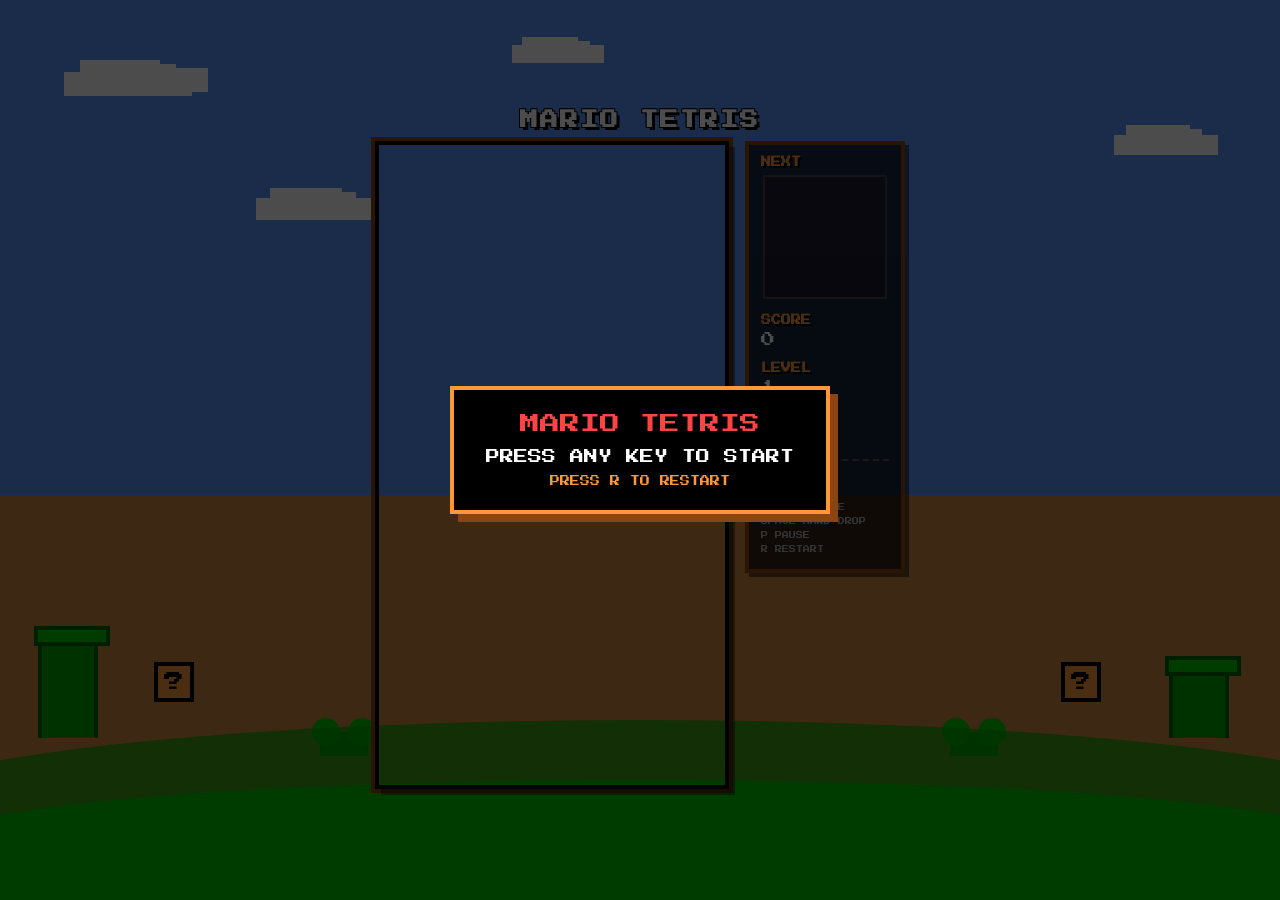
==== index.html @ e58a76f1 "tetris" ====
<!DOCTYPE html>
<html lang="ru">
<head>
  <meta charset="UTF-8">
  <meta name="viewport" content="width=device-width, initial-scale=1.0">
  <title>Mario Tetris — 8-Bit</title>
  <link rel="preconnect" href="https://fonts.googleapis.com">
  <link rel="preconnect" href="https://fonts.gstatic.com" crossorigin>
  <link href="https://fonts.googleapis.com/css2?family=Press+Start+2P&display=swap" rel="stylesheet">
  <link rel="stylesheet" href="style.css">
</head>
<body>
  <div class="sky">
    <div class="cloud cloud-1"></div>
    <div class="cloud cloud-2"></div>
    <div class="cloud cloud-3"></div>
    <div class="cloud cloud-4"></div>

    <div class="deco pipe pipe-left"></div>
    <div class="deco pipe pipe-right"></div>
    <div class="deco question-block q1"></div>
    <div class="deco question-block q2"></div>
    <div class="deco bush bush-1"></div>
    <div class="deco bush bush-2"></div>

    <div class="hills">
      <div class="hill hill-back"></div>
      <div class="hill hill-front"></div>
    </div>

    <main class="game-wrapper">
      <h1 class="title">MARIO TETRIS</h1>

      <div class="game-container">
        <canvas id="gameCanvas" width="360" height="660" aria-label="Игровое поле Тетрис"></canvas>

        <aside class="panel">
          <div class="panel-block">
            <h2>NEXT</h2>
            <canvas id="nextCanvas" width="120" height="120"></canvas>
          </div>

          <div class="panel-block">
            <h2>SCORE</h2>
            <p id="scoreDisplay" class="stat-value">0</p>
          </div>

          <div class="panel-block">
            <h2>LEVEL</h2>
            <p id="levelDisplay" class="stat-value">1</p>
          </div>

          <div class="panel-block">
            <h2>LINES</h2>
            <p id="linesDisplay" class="stat-value">0</p>
          </div>

          <div class="controls-info">
            <p>← → MOVE</p>
            <p>↓ SOFT DROP</p>
            <p>↑ / X ROTATE</p>
            <p>SPACE HARD DROP</p>
            <p>P PAUSE</p>
            <p>R RESTART</p>
          </div>
        </aside>
      </div>

      <div id="overlay" class="overlay hidden">
        <div class="overlay-box">
          <p id="overlayTitle" class="overlay-title">GAME OVER</p>
          <p id="overlayMessage" class="overlay-message">SCORE: 0</p>
          <p class="overlay-hint">PRESS R TO RESTART</p>
        </div>
      </div>

      <div id="pauseBanner" class="pause-banner hidden">PAUSED</div>
    </main>
  </div>

  <script src="script.js"></script>
</body>
</html>
---- style.css ----
*,
*::before,
*::after {
  box-sizing: border-box;
  margin: 0;
  padding: 0;
}

html, body {
  height: 100%;
  overflow: hidden;
}

body {
  font-family: 'Press Start 2P', monospace;
  image-rendering: pixelated;
  image-rendering: crisp-edges;
}

/* ── Sky background ── */
.sky {
  position: relative;
  width: 100%;
  height: 100%;
  background: linear-gradient(180deg, #5c94fc 0%, #5c94fc 55%, #c84 55%);
  display: flex;
  align-items: center;
  justify-content: center;
  overflow: hidden;
}

/* ── Clouds ── */
.cloud {
  position: absolute;
  background: #fff;
  border-radius: 0;
  image-rendering: pixelated;
}

.cloud::before,
.cloud::after {
  content: '';
  position: absolute;
  background: #fff;
}

.cloud-1 {
  width: 80px;
  height: 24px;
  top: 8%;
  left: 5%;
  box-shadow:
    16px -12px 0 #fff,
    32px -8px 0 #fff,
    48px 0 0 #fff,
    64px -4px 0 #fff;
}

.cloud-2 {
  width: 64px;
  height: 20px;
  top: 15%;
  right: 8%;
  box-shadow:
    12px -10px 0 #fff,
    24px -6px 0 #fff,
    40px 0 0 #fff;
}

.cloud-3 {
  width: 56px;
  height: 18px;
  top: 5%;
  left: 40%;
  box-shadow:
    10px -8px 0 #fff,
    22px -4px 0 #fff,
    36px 0 0 #fff;
}

.cloud-4 {
  width: 72px;
  height: 22px;
  top: 22%;
  left: 20%;
  box-shadow:
    14px -10px 0 #fff,
    28px -6px 0 #fff,
    44px 0 0 #fff;
}

/* ── Hills ── */
.hills {
  position: absolute;
  bottom: 0;
  left: 0;
  width: 100%;
  height: 45%;
  pointer-events: none;
}

.hill {
  position: absolute;
  bottom: 0;
  border-radius: 50% 50% 0 0;
}

.hill-back {
  width: 120%;
  height: 180px;
  left: -10%;
  background: #00a800;
  opacity: 0.7;
}

.hill-front {
  width: 110%;
  height: 120px;
  left: -5%;
  background: #00c800;
}

/* ── Decorations ── */
.deco {
  position: absolute;
  pointer-events: none;
  image-rendering: pixelated;
}

.pipe {
  width: 60px;
  bottom: 18%;
}

.pipe-left {
  left: 3%;
  height: 100px;
  background: #00a800;
  border: 4px solid #006800;
  border-bottom: none;
}

.pipe-left::before {
  content: '';
  position: absolute;
  top: -16px;
  left: -8px;
  width: 76px;
  height: 20px;
  background: #00c800;
  border: 4px solid #006800;
}

.pipe-right {
  right: 4%;
  height: 70px;
  background: #00a800;
  border: 4px solid #006800;
  border-bottom: none;
}

.pipe-right::before {
  content: '';
  position: absolute;
  top: -16px;
  left: -8px;
  width: 76px;
  height: 20px;
  background: #00c800;
  border: 4px solid #006800;
}

.question-block {
  width: 40px;
  height: 40px;
  background: #fc9838;
  border: 4px solid #000;
  bottom: 22%;
  display: flex;
  align-items: center;
  justify-content: center;
  font-size: 20px;
  color: #000;
  font-family: 'Press Start 2P', monospace;
}

.question-block::after {
  content: '?';
}

.q1 { left: 12%; }
.q2 { right: 14%; }

.bush {
  width: 48px;
  height: 24px;
  background: #00a800;
  border-radius: 50% 50% 0 0;
  bottom: 16%;
}

.bush-1 { left: 25%; }
.bush-2 { right: 22%; }

.bush::before,
.bush::after {
  content: '';
  position: absolute;
  background: #00c800;
  border-radius: 50%;
}

.bush::before {
  width: 28px;
  height: 28px;
  top: -14px;
  left: -8px;
}

.bush::after {
  width: 28px;
  height: 28px;
  top: -14px;
  right: -8px;
}

/* ── Game layout ── */
.game-wrapper {
  position: relative;
  z-index: 10;
  display: flex;
  flex-direction: column;
  align-items: center;
  gap: 12px;
  padding: 16px;
  max-width: 100vw;
  max-height: 100vh;
}

.title {
  font-size: clamp(12px, 2.5vw, 18px);
  color: #fff;
  text-shadow:
    3px 3px 0 #000,
    -1px -1px 0 #000,
    1px -1px 0 #000,
    -1px 1px 0 #000;
  letter-spacing: 2px;
  text-align: center;
}

.game-container {
  display: flex;
  gap: 16px;
  align-items: flex-start;
  flex-wrap: wrap;
  justify-content: center;
}

#gameCanvas,
#nextCanvas {
  image-rendering: pixelated;
  image-rendering: crisp-edges;
}

#gameCanvas {
  border: 4px solid #000;
  box-shadow:
    6px 6px 0 rgba(0, 0, 0, 0.4),
    0 0 0 4px #8b4513;
  max-width: min(360px, 90vw);
  height: auto;
}

/* ── Side panel ── */
.panel {
  background: rgba(0, 0, 0, 0.75);
  border: 4px solid #8b4513;
  padding: 12px;
  min-width: 160px;
  color: #fff;
  box-shadow: 4px 4px 0 rgba(0, 0, 0, 0.5);
}

.panel-block {
  margin-bottom: 16px;
}

.panel-block h2 {
  font-size: 10px;
  color: #fc9838;
  margin-bottom: 8px;
  text-shadow: 2px 2px 0 #000;
}

.stat-value {
  font-size: 14px;
  color: #fff;
  word-break: break-all;
}

#nextCanvas {
  background: #1a1a2e;
  border: 2px solid #444;
  display: block;
  margin: 0 auto;
}

.controls-info {
  margin-top: 8px;
  border-top: 2px dashed #555;
  padding-top: 12px;
}

.controls-info p {
  font-size: 7px;
  line-height: 2;
  color: #aaa;
}

/* ── Overlays ── */
.overlay {
  position: fixed;
  inset: 0;
  background: rgba(0, 0, 0, 0.7);
  display: flex;
  align-items: center;
  justify-content: center;
  z-index: 100;
}

.overlay.hidden {
  display: none;
}

.overlay-box {
  background: #000;
  border: 4px solid #fc9838;
  padding: 24px 32px;
  text-align: center;
  box-shadow: 8px 8px 0 #8b4513;
}

.overlay-title {
  font-size: clamp(14px, 3vw, 20px);
  color: #fc4444;
  margin-bottom: 16px;
  text-shadow: 3px 3px 0 #000;
}

.overlay-message {
  font-size: clamp(10px, 2vw, 14px);
  color: #fff;
  margin-bottom: 12px;
}

.overlay-hint {
  font-size: clamp(8px, 1.5vw, 10px);
  color: #fc9838;
  animation: blink 1s step-end infinite;
}

.pause-banner {
  position: fixed;
  top: 50%;
  left: 50%;
  transform: translate(-50%, -50%);
  font-size: clamp(16px, 4vw, 24px);
  color: #fff;
  text-shadow: 4px 4px 0 #000;
  z-index: 50;
  pointer-events: none;
  animation: blink 0.8s step-end infinite;
}

.pause-banner.hidden {
  display: none;
}

@keyframes blink {
  50% { opacity: 0; }
}

/* ── Responsive scaling ── */
@media (max-width: 600px) {
  .pipe-left,
  .pipe-right,
  .question-block,
  .bush {
    display: none;
  }

  .panel {
    min-width: 100%;
  }

  .game-container {
    flex-direction: column;
    align-items: center;
  }
}

@media (max-height: 750px) {
  .title {
    font-size: 10px;
  }

  .game-wrapper {
    gap: 6px;
    padding: 8px;
  }
}
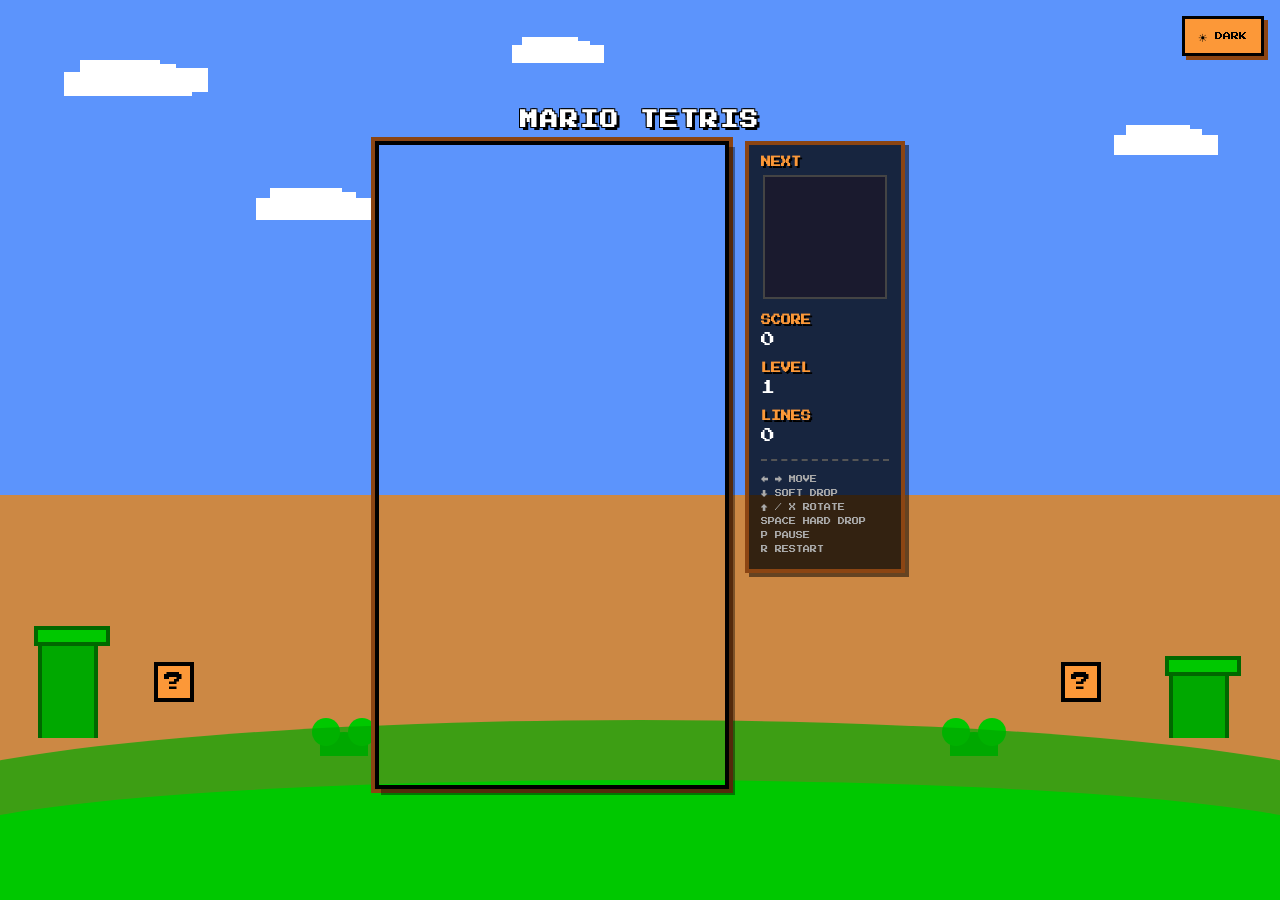
==== commit 087ff0f4: "добавлена кнопка перекл темы светлая/темная" ====
--- a/index.html
+++ b/index.html
@@ -1,9 +1,16 @@
 <!DOCTYPE html>
-<html lang="ru">
+<html lang="ru" data-theme="light">
 <head>
   <meta charset="UTF-8">
   <meta name="viewport" content="width=device-width, initial-scale=1.0">
   <title>Mario Tetris — 8-Bit</title>
+  <script>
+    (function () {
+      if (localStorage.getItem('mario-tetris-theme') === 'dark') {
+        document.documentElement.setAttribute('data-theme', 'dark');
+      }
+    })();
+  </script>
   <link rel="preconnect" href="https://fonts.googleapis.com">
   <link rel="preconnect" href="https://fonts.gstatic.com" crossorigin>
   <link href="https://fonts.googleapis.com/css2?family=Press+Start+2P&display=swap" rel="stylesheet">
@@ -27,6 +34,11 @@
       <div class="hill hill-back"></div>
       <div class="hill hill-front"></div>
     </div>
+
+    <button id="themeToggle" class="theme-toggle" type="button" aria-label="Переключить светлую и тёмную тему" aria-pressed="false">
+      <span class="theme-toggle-icon" aria-hidden="true">☀</span>
+      <span class="theme-toggle-label">DARK</span>
+    </button>
 
     <main class="game-wrapper">
       <h1 class="title">MARIO TETRIS</h1>
--- a/style.css
+++ b/style.css
@@ -17,31 +17,92 @@
   image-rendering: crisp-edges;
 }
 
+/* ── Theme variables ── */
+:root,
+[data-theme="light"] {
+  --sky-top: #5c94fc;
+  --sky-bottom: #5c94fc;
+  --ground-color: #c84;
+  --cloud-color: #fff;
+  --hill-back: #00a800;
+  --hill-front: #00c800;
+  --pipe-body: #00a800;
+  --pipe-cap: #00c800;
+  --pipe-border: #006800;
+  --title-color: #fff;
+  --panel-bg: rgba(0, 0, 0, 0.75);
+  --panel-border: #8b4513;
+  --panel-heading: #fc9838;
+  --panel-text: #fff;
+  --panel-muted: #aaa;
+  --panel-divider: #555;
+  --canvas-border: #000;
+  --canvas-frame: #8b4513;
+  --overlay-bg: rgba(0, 0, 0, 0.7);
+  --overlay-box-bg: #000;
+  --next-border: #444;
+  --toggle-bg: #fc9838;
+  --toggle-text: #000;
+  --toggle-border: #000;
+  --toggle-shadow: #8b4513;
+}
+
+[data-theme="dark"] {
+  --sky-top: #0a0828;
+  --sky-bottom: #151035;
+  --ground-color: #1a0a28;
+  --cloud-color: #3a3560;
+  --hill-back: #004400;
+  --hill-front: #006600;
+  --pipe-body: #004400;
+  --pipe-cap: #006600;
+  --pipe-border: #002200;
+  --title-color: #c8c0ff;
+  --panel-bg: rgba(10, 8, 30, 0.92);
+  --panel-border: #443366;
+  --panel-heading: #aa88ff;
+  --panel-text: #e0d8ff;
+  --panel-muted: #8878aa;
+  --panel-divider: #443366;
+  --canvas-border: #221144;
+  --canvas-frame: #443366;
+  --overlay-bg: rgba(5, 2, 20, 0.85);
+  --overlay-box-bg: #0a0820;
+  --next-border: #332255;
+  --toggle-bg: #6655aa;
+  --toggle-text: #e0d8ff;
+  --toggle-border: #aa88ff;
+  --toggle-shadow: #221144;
+}
+
 /* ── Sky background ── */
 .sky {
   position: relative;
   width: 100%;
   height: 100%;
-  background: linear-gradient(180deg, #5c94fc 0%, #5c94fc 55%, #c84 55%);
+  background: linear-gradient(180deg, var(--sky-top) 0%, var(--sky-bottom) 55%, var(--ground-color) 55%);
   display: flex;
   align-items: center;
   justify-content: center;
   overflow: hidden;
+  transition: background 0.3s ease;
 }
 
 /* ── Clouds ── */
 .cloud {
   position: absolute;
-  background: #fff;
+  background: var(--cloud-color);
   border-radius: 0;
   image-rendering: pixelated;
+  transition: background 0.3s ease;
 }
 
 .cloud::before,
 .cloud::after {
   content: '';
   position: absolute;
-  background: #fff;
+  background: var(--cloud-color);
+  transition: background 0.3s ease;
 }
 
 .cloud-1 {
@@ -50,10 +111,10 @@
   top: 8%;
   left: 5%;
   box-shadow:
-    16px -12px 0 #fff,
-    32px -8px 0 #fff,
-    48px 0 0 #fff,
-    64px -4px 0 #fff;
+    16px -12px 0 var(--cloud-color),
+    32px -8px 0 var(--cloud-color),
+    48px 0 0 var(--cloud-color),
+    64px -4px 0 var(--cloud-color);
 }
 
 .cloud-2 {
@@ -62,9 +123,9 @@
   top: 15%;
   right: 8%;
   box-shadow:
-    12px -10px 0 #fff,
-    24px -6px 0 #fff,
-    40px 0 0 #fff;
+    12px -10px 0 var(--cloud-color),
+    24px -6px 0 var(--cloud-color),
+    40px 0 0 var(--cloud-color);
 }
 
 .cloud-3 {
@@ -73,9 +134,9 @@
   top: 5%;
   left: 40%;
   box-shadow:
-    10px -8px 0 #fff,
-    22px -4px 0 #fff,
-    36px 0 0 #fff;
+    10px -8px 0 var(--cloud-color),
+    22px -4px 0 var(--cloud-color),
+    36px 0 0 var(--cloud-color);
 }
 
 .cloud-4 {
@@ -84,9 +145,9 @@
   top: 22%;
   left: 20%;
   box-shadow:
-    14px -10px 0 #fff,
-    28px -6px 0 #fff,
-    44px 0 0 #fff;
+    14px -10px 0 var(--cloud-color),
+    28px -6px 0 var(--cloud-color),
+    44px 0 0 var(--cloud-color);
 }
 
 /* ── Hills ── */
@@ -109,15 +170,17 @@
   width: 120%;
   height: 180px;
   left: -10%;
-  background: #00a800;
+  background: var(--hill-back);
   opacity: 0.7;
+  transition: background 0.3s ease;
 }
 
 .hill-front {
   width: 110%;
   height: 120px;
   left: -5%;
-  background: #00c800;
+  background: var(--hill-front);
+  transition: background 0.3s ease;
 }
 
 /* ── Decorations ── */
@@ -135,9 +198,10 @@
 .pipe-left {
   left: 3%;
   height: 100px;
-  background: #00a800;
-  border: 4px solid #006800;
+  background: var(--pipe-body);
+  border: 4px solid var(--pipe-border);
   border-bottom: none;
+  transition: background 0.3s ease, border-color 0.3s ease;
 }
 
 .pipe-left::before {
@@ -147,16 +211,18 @@
   left: -8px;
   width: 76px;
   height: 20px;
-  background: #00c800;
-  border: 4px solid #006800;
+  background: var(--pipe-cap);
+  border: 4px solid var(--pipe-border);
+  transition: background 0.3s ease, border-color 0.3s ease;
 }
 
 .pipe-right {
   right: 4%;
   height: 70px;
-  background: #00a800;
-  border: 4px solid #006800;
+  background: var(--pipe-body);
+  border: 4px solid var(--pipe-border);
   border-bottom: none;
+  transition: background 0.3s ease, border-color 0.3s ease;
 }
 
 .pipe-right::before {
@@ -166,8 +232,9 @@
   left: -8px;
   width: 76px;
   height: 20px;
-  background: #00c800;
-  border: 4px solid #006800;
+  background: var(--pipe-cap);
+  border: 4px solid var(--pipe-border);
+  transition: background 0.3s ease, border-color 0.3s ease;
 }
 
 .question-block {
@@ -194,9 +261,10 @@
 .bush {
   width: 48px;
   height: 24px;
-  background: #00a800;
+  background: var(--hill-back);
   border-radius: 50% 50% 0 0;
   bottom: 16%;
+  transition: background 0.3s ease;
 }
 
 .bush-1 { left: 25%; }
@@ -206,8 +274,9 @@
 .bush::after {
   content: '';
   position: absolute;
-  background: #00c800;
+  background: var(--hill-front);
   border-radius: 50%;
+  transition: background 0.3s ease;
 }
 
 .bush::before {
@@ -239,7 +308,7 @@
 
 .title {
   font-size: clamp(12px, 2.5vw, 18px);
-  color: #fff;
+  color: var(--title-color);
   text-shadow:
     3px 3px 0 #000,
     -1px -1px 0 #000,
@@ -247,6 +316,7 @@
     -1px 1px 0 #000;
   letter-spacing: 2px;
   text-align: center;
+  transition: color 0.3s ease;
 }
 
 .game-container {
@@ -264,22 +334,58 @@
 }
 
 #gameCanvas {
-  border: 4px solid #000;
+  border: 4px solid var(--canvas-border);
   box-shadow:
     6px 6px 0 rgba(0, 0, 0, 0.4),
-    0 0 0 4px #8b4513;
+    0 0 0 4px var(--canvas-frame);
   max-width: min(360px, 90vw);
   height: auto;
+  transition: border-color 0.3s ease, box-shadow 0.3s ease;
+}
+
+/* ── Theme toggle ── */
+.theme-toggle {
+  position: fixed;
+  top: 16px;
+  right: 16px;
+  z-index: 200;
+  display: flex;
+  align-items: center;
+  gap: 8px;
+  padding: 10px 14px;
+  font-family: 'Press Start 2P', monospace;
+  font-size: 8px;
+  color: var(--toggle-text);
+  background: var(--toggle-bg);
+  border: 3px solid var(--toggle-border);
+  box-shadow: 4px 4px 0 var(--toggle-shadow);
+  cursor: pointer;
+  transition: background 0.2s ease, color 0.2s ease, border-color 0.2s ease, transform 0.1s ease;
+}
+
+.theme-toggle:hover {
+  filter: brightness(1.1);
+}
+
+.theme-toggle:active {
+  transform: translate(2px, 2px);
+  box-shadow: 2px 2px 0 var(--toggle-shadow);
+}
+
+.theme-toggle-icon {
+  font-size: 14px;
+  line-height: 1;
 }
 
 /* ── Side panel ── */
 .panel {
-  background: rgba(0, 0, 0, 0.75);
-  border: 4px solid #8b4513;
+  background: var(--panel-bg);
+  border: 4px solid var(--panel-border);
   padding: 12px;
   min-width: 160px;
-  color: #fff;
+  color: var(--panel-text);
   box-shadow: 4px 4px 0 rgba(0, 0, 0, 0.5);
+  transition: background 0.3s ease, border-color 0.3s ease, color 0.3s ease;
 }
 
 .panel-block {
@@ -288,45 +394,51 @@
 
 .panel-block h2 {
   font-size: 10px;
-  color: #fc9838;
+  color: var(--panel-heading);
   margin-bottom: 8px;
   text-shadow: 2px 2px 0 #000;
+  transition: color 0.3s ease;
 }
 
 .stat-value {
   font-size: 14px;
-  color: #fff;
+  color: var(--panel-text);
   word-break: break-all;
+  transition: color 0.3s ease;
 }
 
 #nextCanvas {
   background: #1a1a2e;
-  border: 2px solid #444;
+  border: 2px solid var(--next-border);
   display: block;
   margin: 0 auto;
+  transition: border-color 0.3s ease;
 }
 
 .controls-info {
   margin-top: 8px;
-  border-top: 2px dashed #555;
+  border-top: 2px dashed var(--panel-divider);
   padding-top: 12px;
+  transition: border-color 0.3s ease;
 }
 
 .controls-info p {
   font-size: 7px;
   line-height: 2;
-  color: #aaa;
+  color: var(--panel-muted);
+  transition: color 0.3s ease;
 }
 
 /* ── Overlays ── */
 .overlay {
   position: fixed;
   inset: 0;
-  background: rgba(0, 0, 0, 0.7);
+  background: var(--overlay-bg);
   display: flex;
   align-items: center;
   justify-content: center;
   z-index: 100;
+  transition: background 0.3s ease;
 }
 
 .overlay.hidden {
@@ -334,11 +446,12 @@
 }
 
 .overlay-box {
-  background: #000;
-  border: 4px solid #fc9838;
+  background: var(--overlay-box-bg);
+  border: 4px solid var(--panel-heading);
   padding: 24px 32px;
   text-align: center;
-  box-shadow: 8px 8px 0 #8b4513;
+  box-shadow: 8px 8px 0 var(--panel-border);
+  transition: background 0.3s ease, border-color 0.3s ease, box-shadow 0.3s ease;
 }
 
 .overlay-title {
@@ -398,6 +511,13 @@
     flex-direction: column;
     align-items: center;
   }
+
+  .theme-toggle {
+    top: 8px;
+    right: 8px;
+    padding: 8px 10px;
+    font-size: 7px;
+  }
 }
 
 @media (max-height: 750px) {
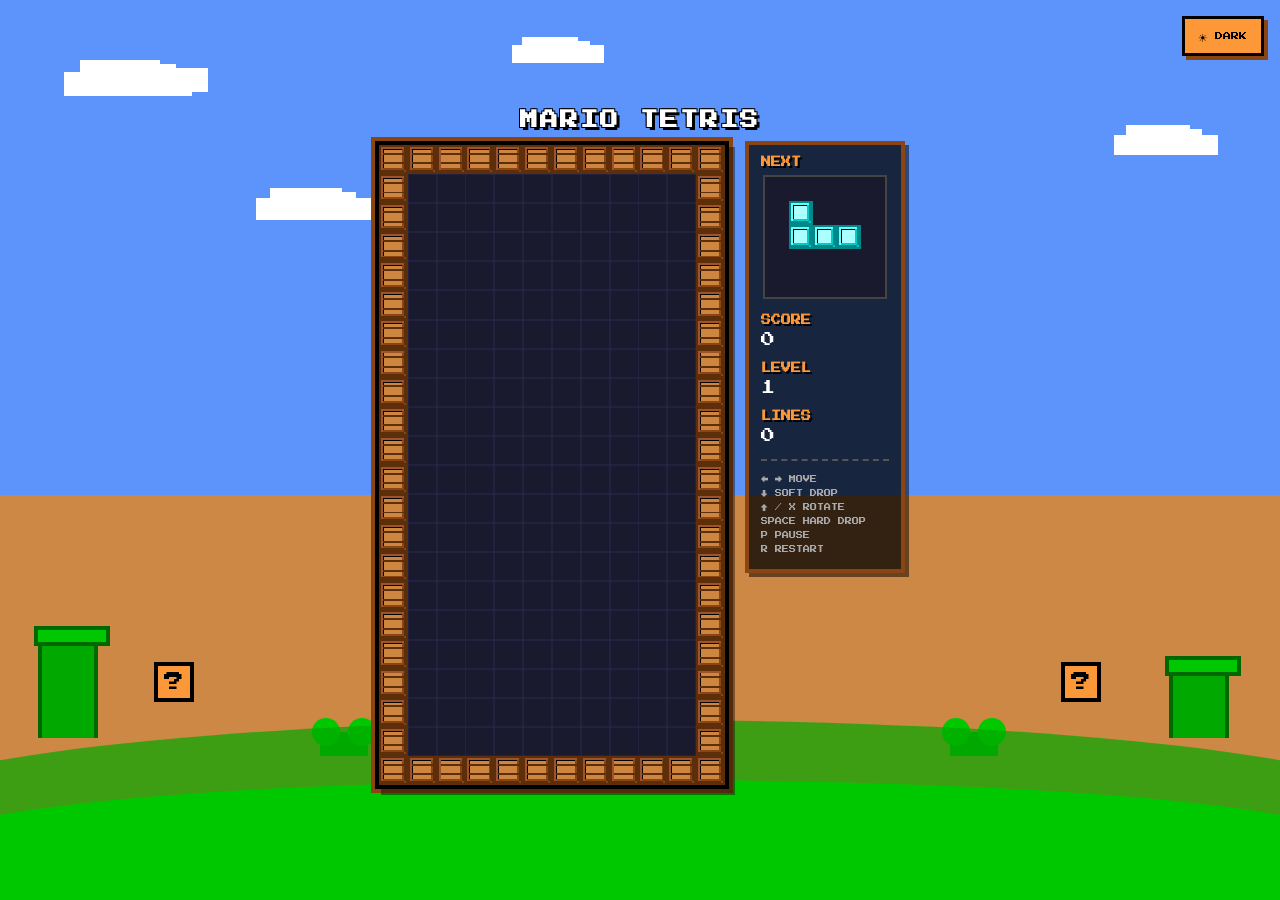
==== commit 314ec773: "проверка" ====
--- a/index.html
+++ b/index.html
@@ -6,8 +6,12 @@
   <title>Mario Tetris — 8-Bit</title>
   <script>
     (function () {
-      if (localStorage.getItem('mario-tetris-theme') === 'dark') {
-        document.documentElement.setAttribute('data-theme', 'dark');
+      try {
+        if (localStorage.getItem('mario-tetris-theme') === 'dark') {
+          document.documentElement.setAttribute('data-theme', 'dark');
+        }
+      } catch (err) {
+        /* localStorage unavailable (file:// in some browsers) */
       }
     })();
   </script>
--- a/style.css
+++ b/style.css
@@ -439,6 +439,7 @@
   justify-content: center;
   z-index: 100;
   transition: background 0.3s ease;
+  cursor: pointer;
 }
 
 .overlay.hidden {
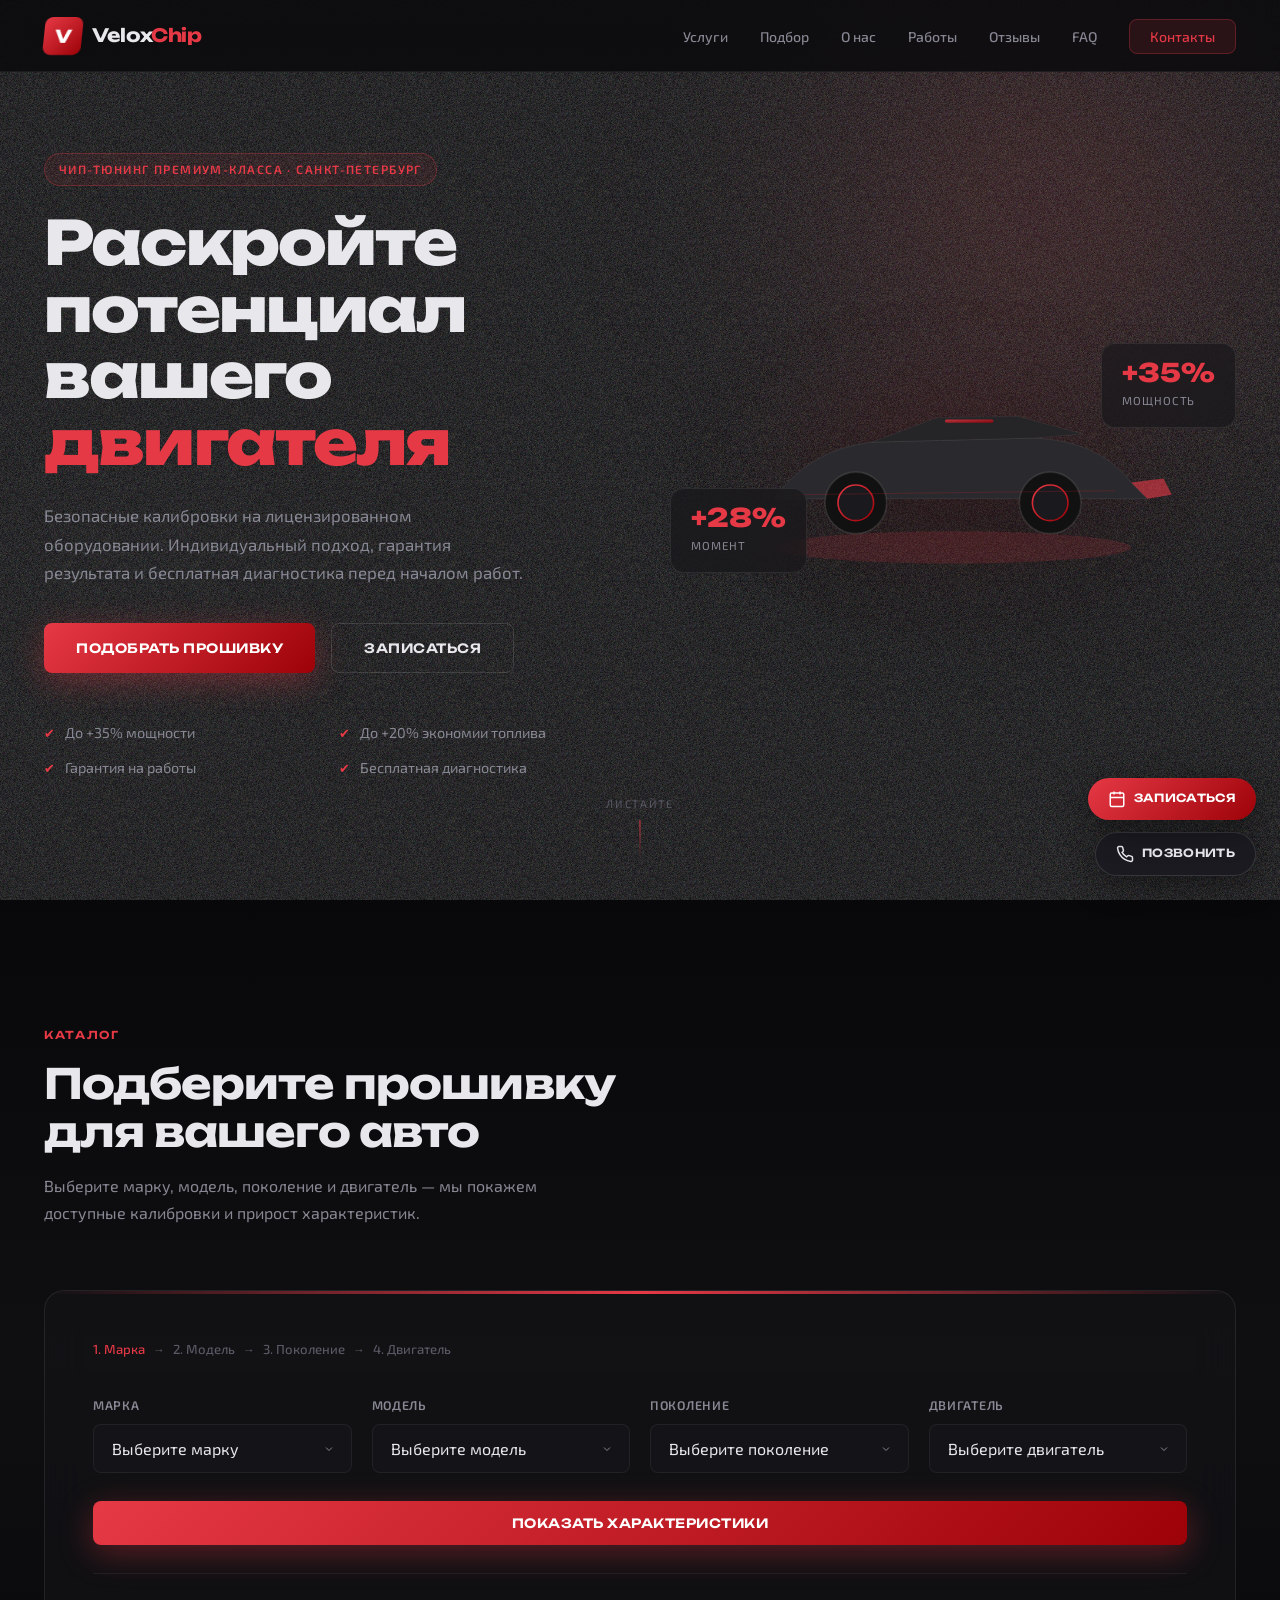
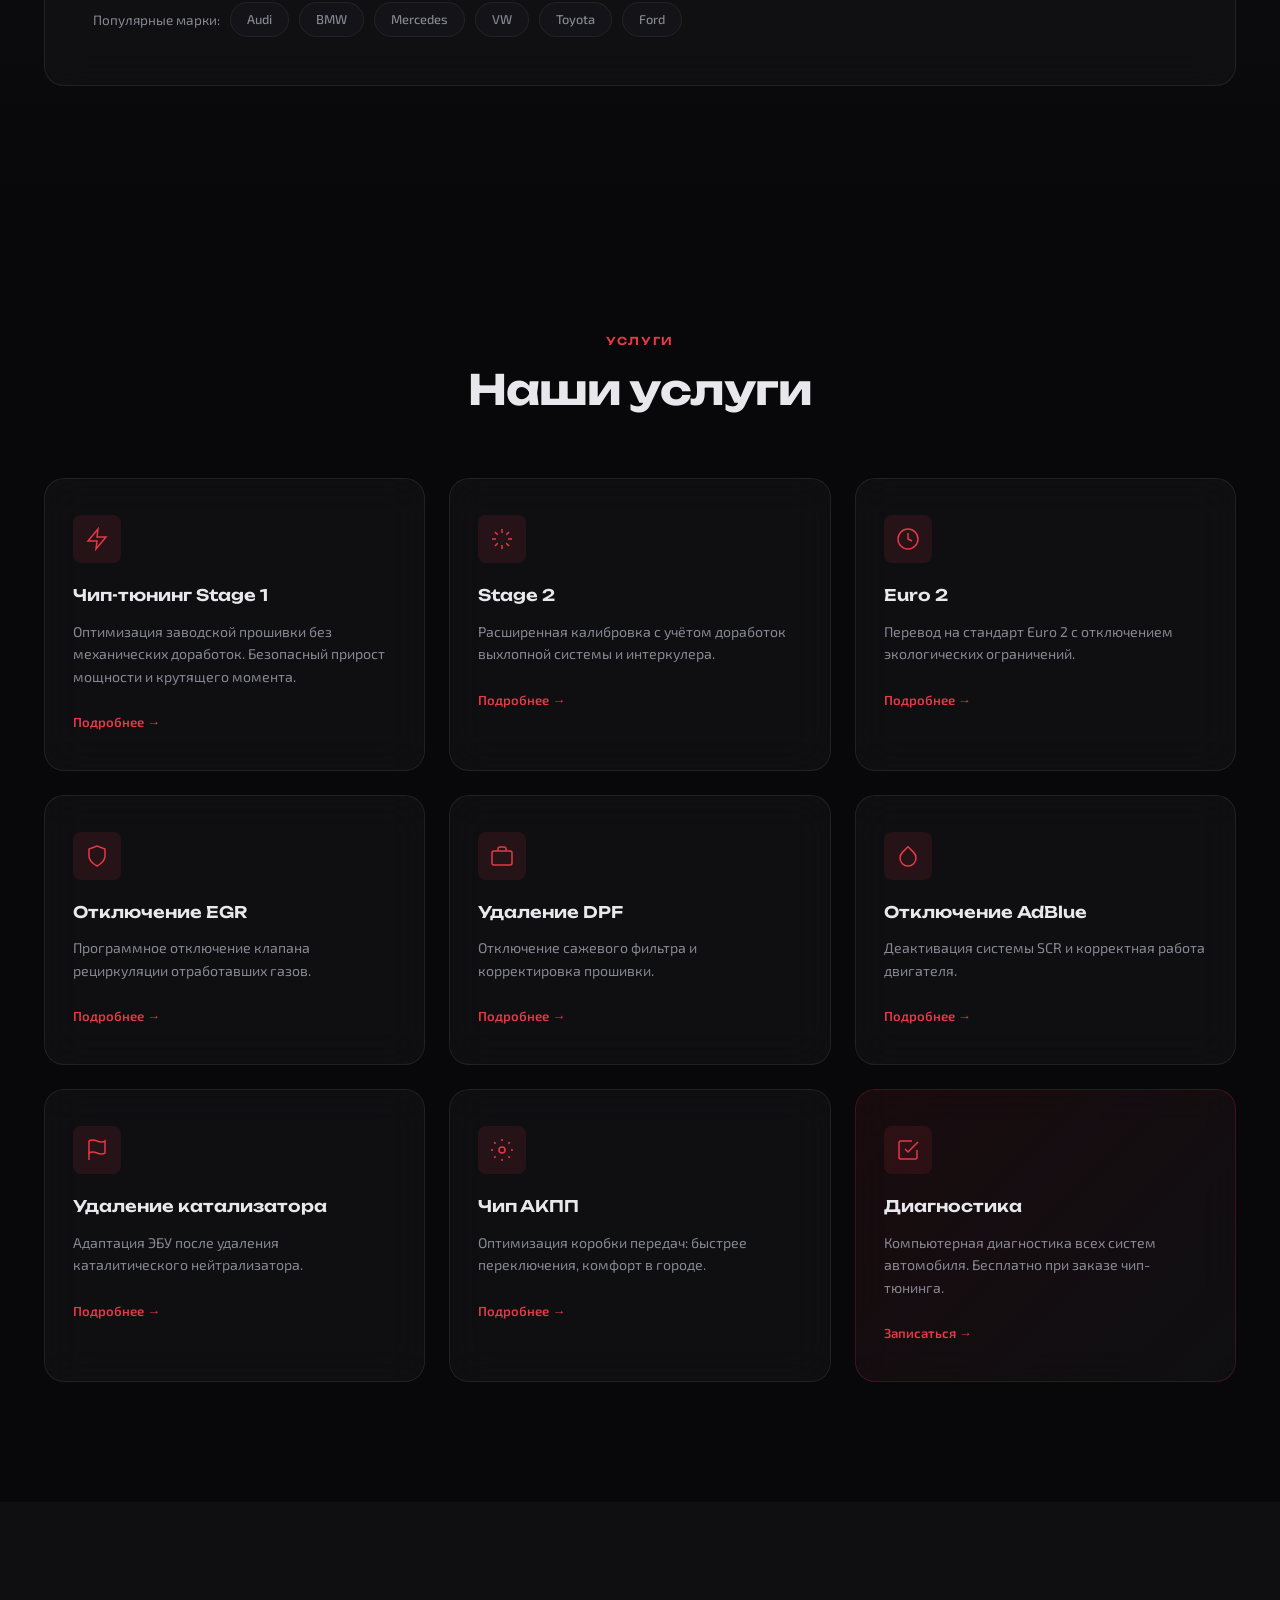
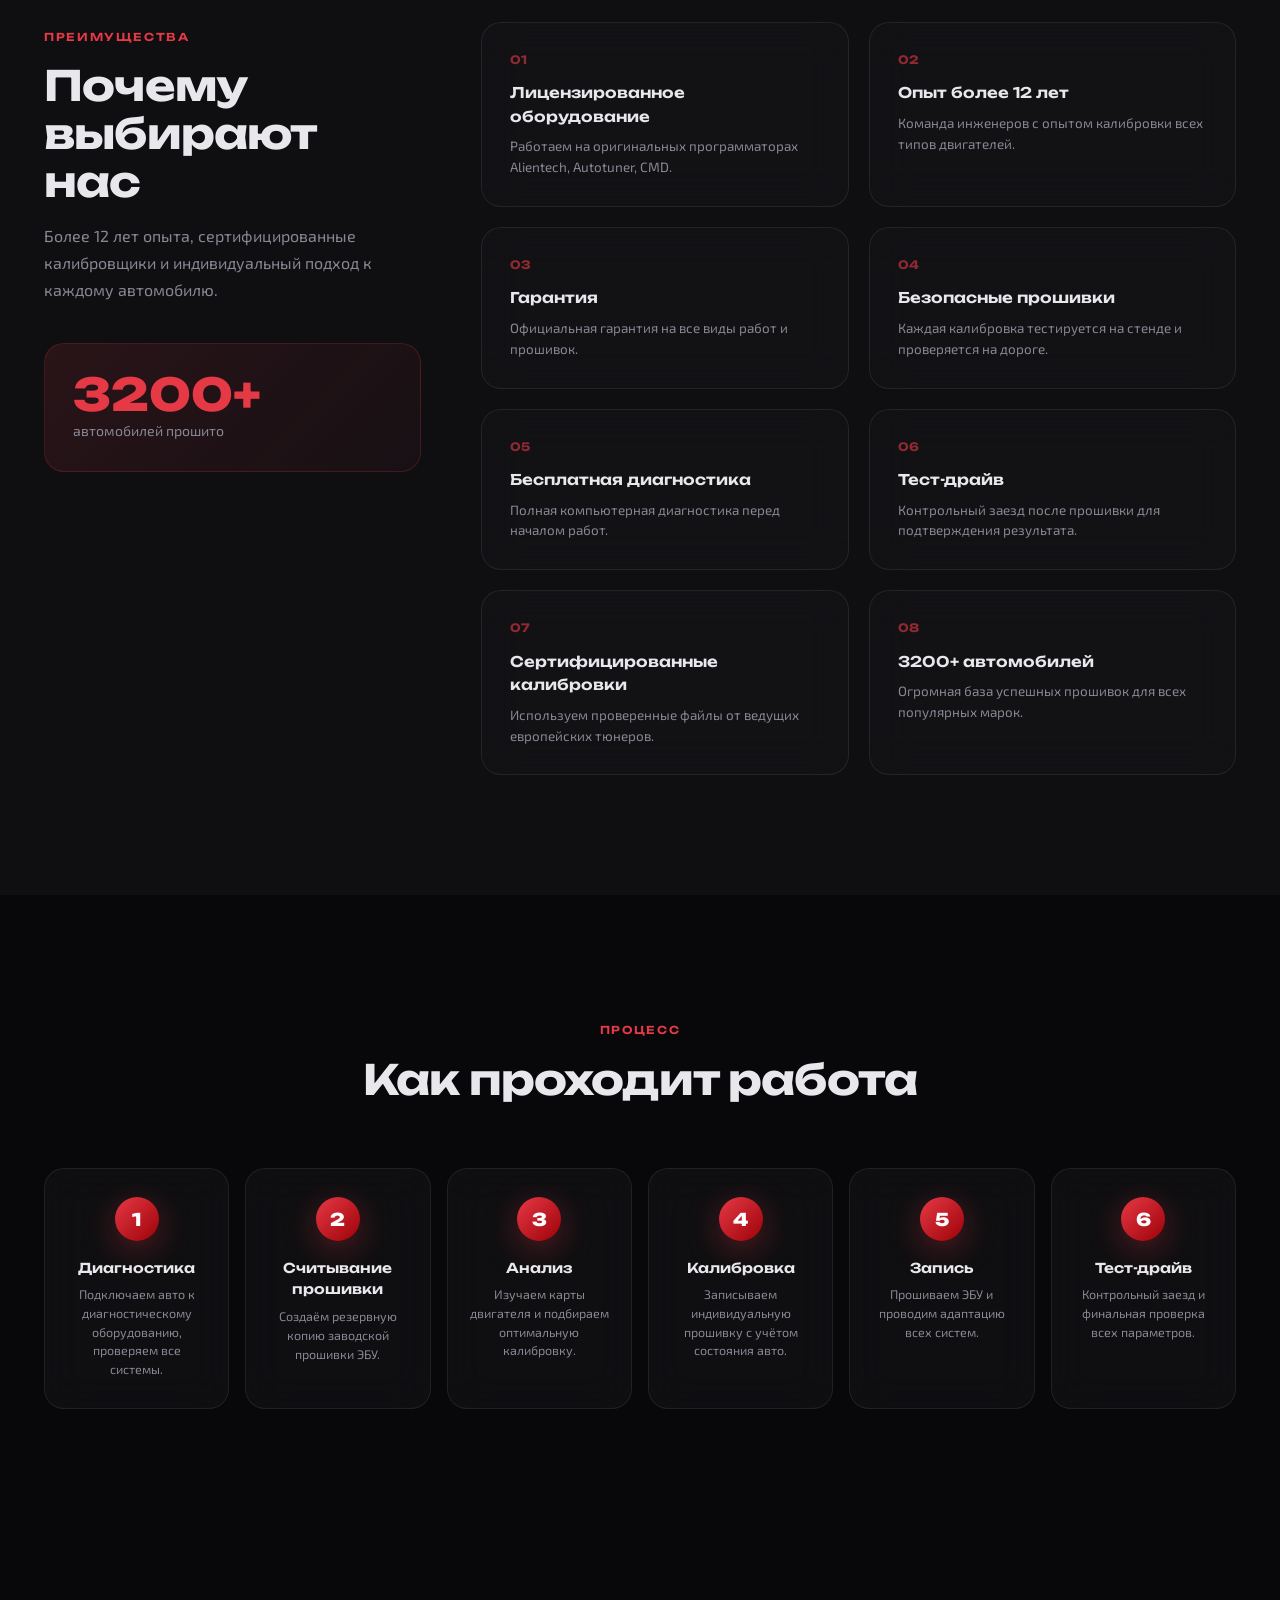
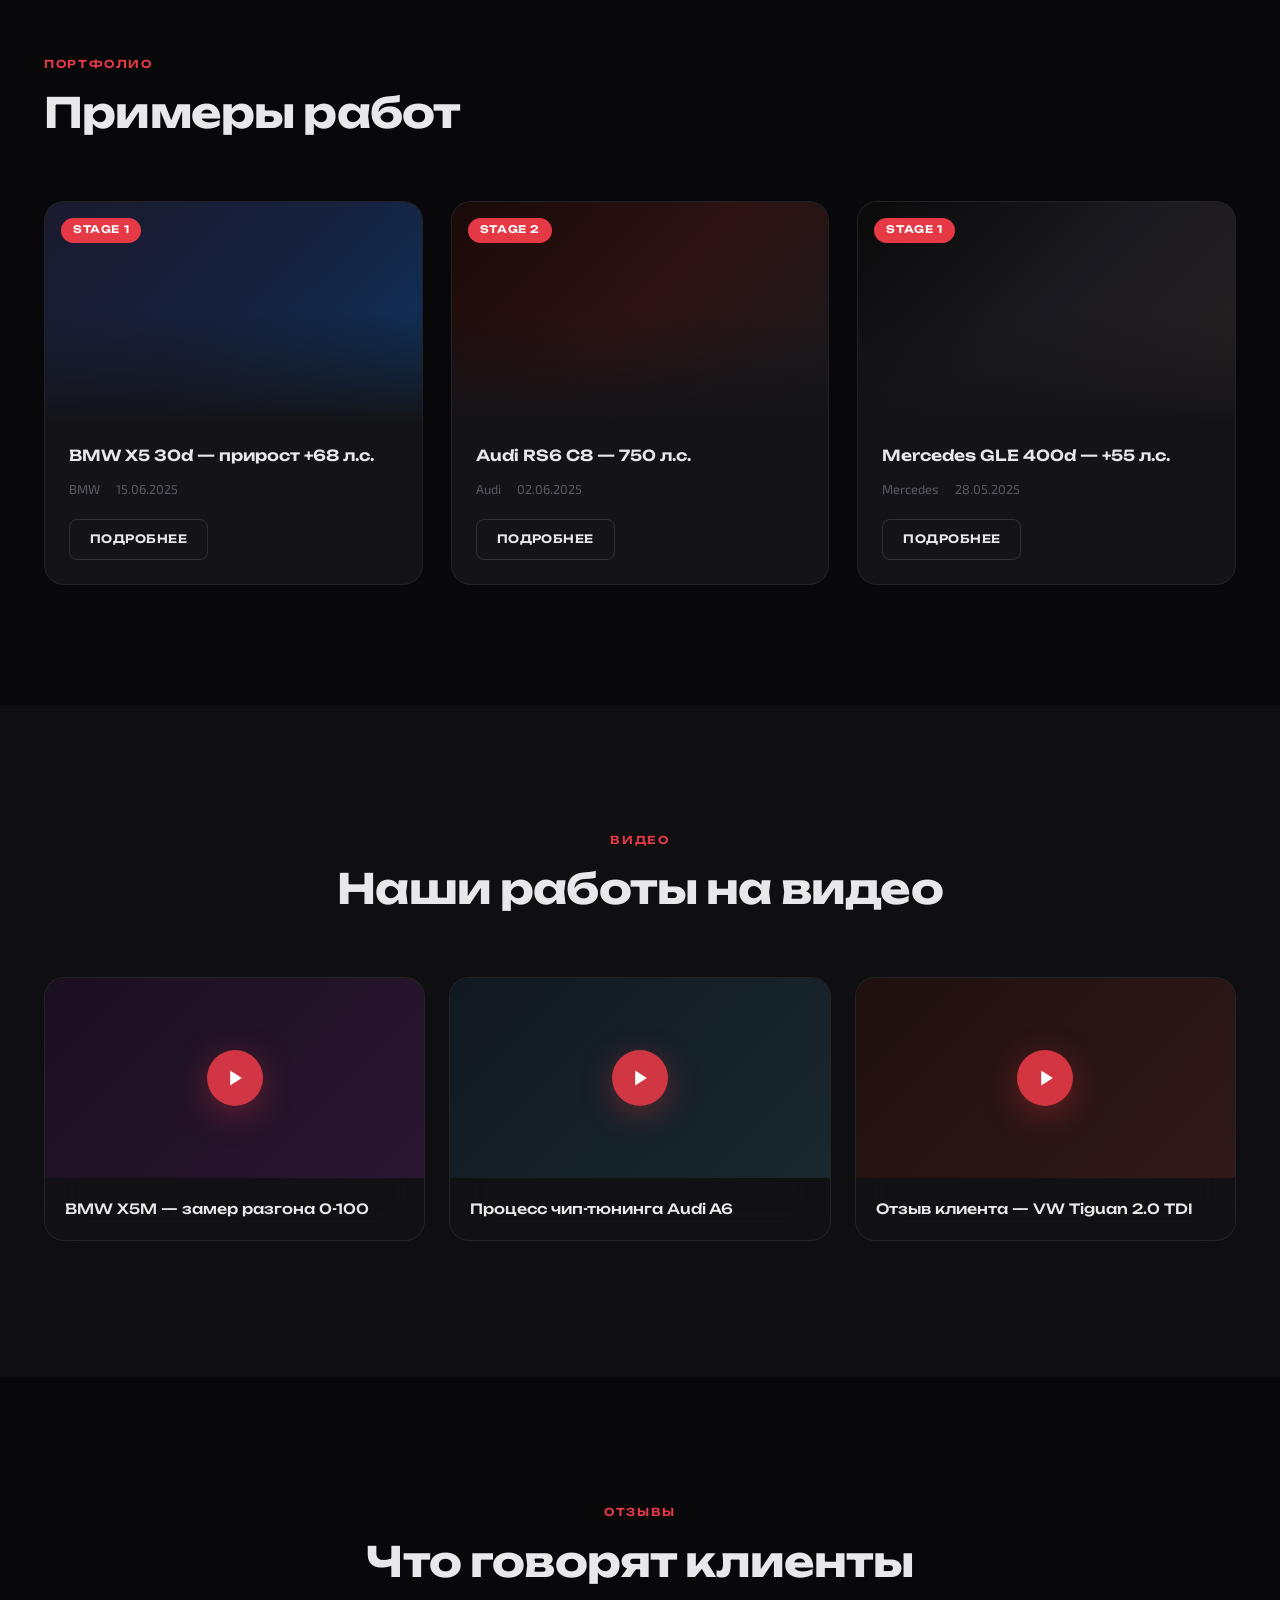
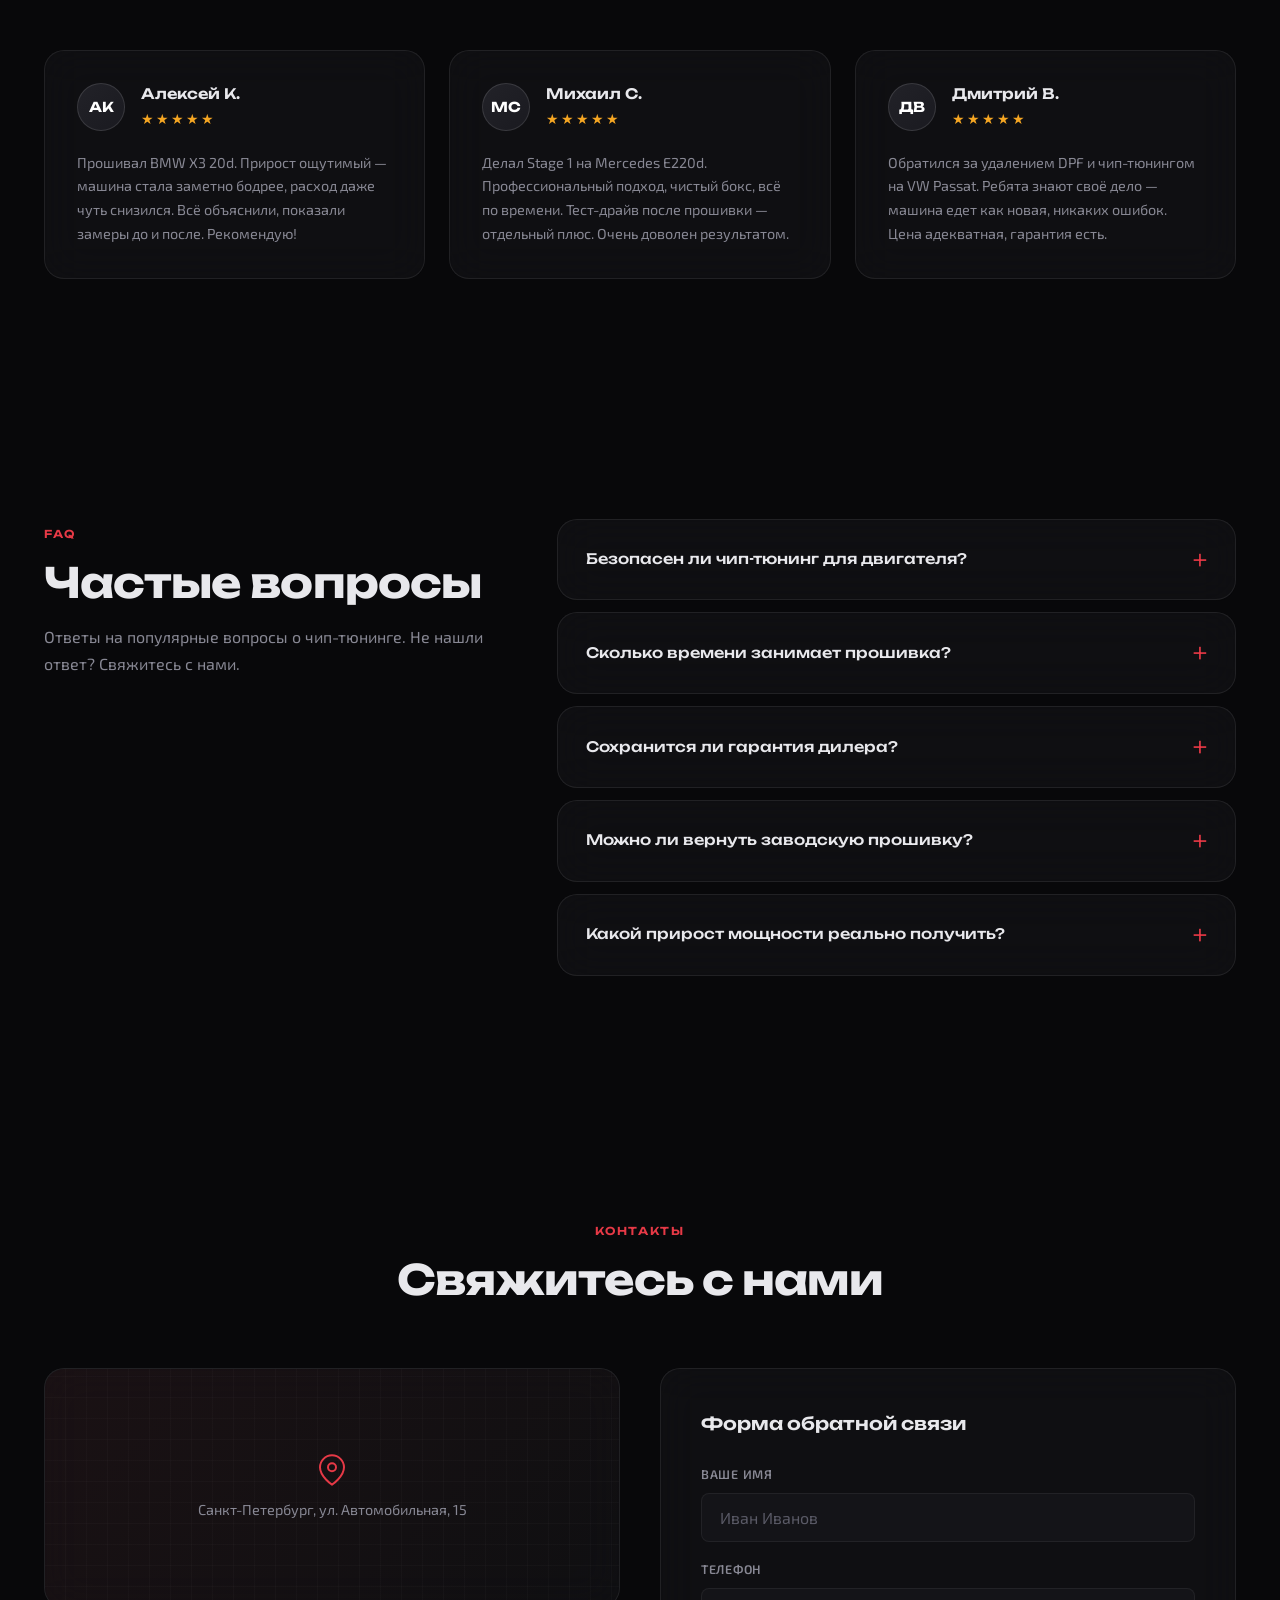
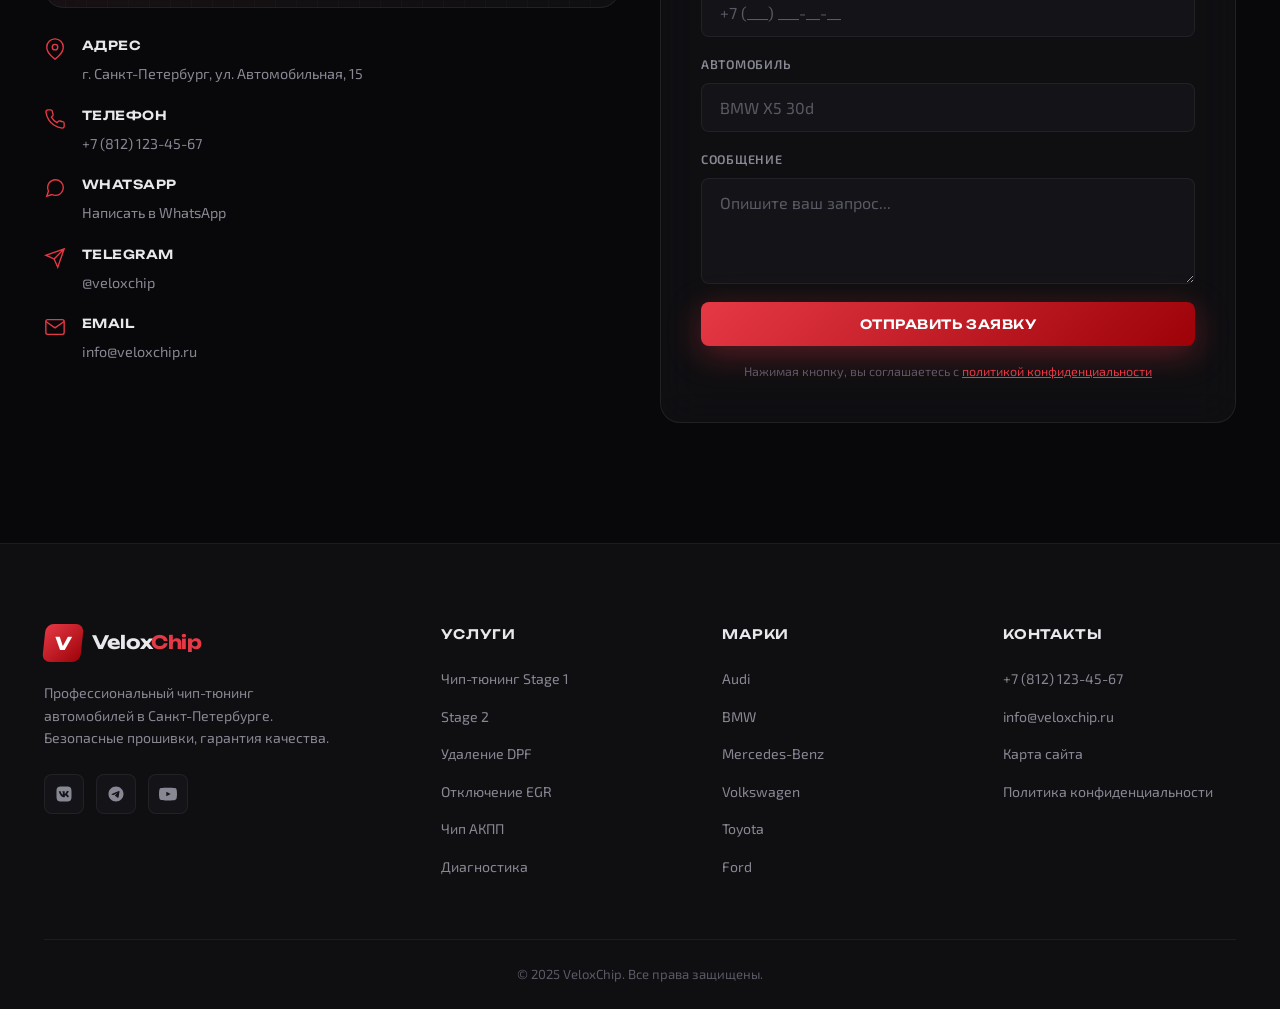
==== commit 8a8a1c82: "применение файла скилла" ====
--- a/index.html
+++ b/index.html
@@ -1,99 +1,712 @@
 <!DOCTYPE html>
-<html lang="ru" data-theme="light">
+<html lang="ru">
 <head>
   <meta charset="UTF-8">
   <meta name="viewport" content="width=device-width, initial-scale=1.0">
-  <title>Mario Tetris — 8-Bit</title>
-  <script>
-    (function () {
-      try {
-        if (localStorage.getItem('mario-tetris-theme') === 'dark') {
-          document.documentElement.setAttribute('data-theme', 'dark');
-        }
-      } catch (err) {
-        /* localStorage unavailable (file:// in some browsers) */
-      }
-    })();
-  </script>
+  <meta name="description" content="Профессиональный чип-тюнинг автомобилей в Санкт-Петербурге. Увеличение мощности до +35%, экономия топлива, гарантия и бесплатная диагностика.">
+  <meta name="keywords" content="чип-тюнинг, прошивка ЭБУ, Stage 1, Stage 2, чип-тюнинг СПб">
+  <meta property="og:title" content="VeloxChip — Чип-тюнинг премиум-класса">
+  <meta property="og:description" content="Безопасные калибровки, лицензированное оборудование, более 3200 автомобилей.">
+  <meta property="og:type" content="website">
+  <title>VeloxChip — Чип-тюнинг автомобилей | Санкт-Петербург</title>
   <link rel="preconnect" href="https://fonts.googleapis.com">
   <link rel="preconnect" href="https://fonts.gstatic.com" crossorigin>
-  <link href="https://fonts.googleapis.com/css2?family=Press+Start+2P&display=swap" rel="stylesheet">
-  <link rel="stylesheet" href="style.css">
+  <link href="https://fonts.googleapis.com/css2?family=Exo+2:ital,wght@0,300;0,400;0,500;0,600;0,700;1,400&family=Unbounded:wght@400;500;600;700;800&display=swap" rel="stylesheet">
+  <link rel="stylesheet" href="styles.css">
 </head>
 <body>
-  <div class="sky">
-    <div class="cloud cloud-1"></div>
-    <div class="cloud cloud-2"></div>
-    <div class="cloud cloud-3"></div>
-    <div class="cloud cloud-4"></div>
-
-    <div class="deco pipe pipe-left"></div>
-    <div class="deco pipe pipe-right"></div>
-    <div class="deco question-block q1"></div>
-    <div class="deco question-block q2"></div>
-    <div class="deco bush bush-1"></div>
-    <div class="deco bush bush-2"></div>
-
-    <div class="hills">
-      <div class="hill hill-back"></div>
-      <div class="hill hill-front"></div>
+
+  <!-- Fixed action buttons -->
+  <a href="tel:+78121234567" class="fab fab--call" aria-label="Позвонить">
+    <svg viewBox="0 0 24 24" fill="none" stroke="currentColor" stroke-width="2"><path d="M22 16.92v3a2 2 0 01-2.18 2 19.79 19.79 0 01-8.63-3.07 19.5 19.5 0 01-6-6 19.79 19.79 0 01-3.07-8.67A2 2 0 014.11 2h3a2 2 0 012 1.72c.127.96.361 1.903.7 2.81a2 2 0 01-.45 2.11L8.09 9.91a16 16 0 006 6l1.27-1.27a2 2 0 012.11-.45c.907.339 1.85.573 2.81.7A2 2 0 0122 16.92z"/></svg>
+    <span>Позвонить</span>
+  </a>
+  <a href="#contacts" class="fab fab--book" aria-label="Записаться">
+    <svg viewBox="0 0 24 24" fill="none" stroke="currentColor" stroke-width="2"><rect x="3" y="4" width="18" height="18" rx="2"/><line x1="16" y1="2" x2="16" y2="6"/><line x1="8" y1="2" x2="8" y2="6"/><line x1="3" y1="10" x2="21" y2="10"/></svg>
+    <span>Записаться</span>
+  </a>
+
+  <!-- Navbar -->
+  <header class="header" id="top">
+    <div class="container header__inner">
+      <a href="#top" class="logo">
+        <span class="logo__mark">V</span>
+        <span class="logo__text">Velox<em>Chip</em></span>
+      </a>
+
+      <input type="checkbox" id="nav-toggle" class="nav-toggle" aria-hidden="true">
+      <label for="nav-toggle" class="nav-toggle-label" aria-label="Меню">
+        <span></span><span></span><span></span>
+      </label>
+
+      <nav class="nav">
+        <ul class="nav__list">
+          <li><a href="#services">Услуги</a></li>
+          <li><a href="#selector">Подбор</a></li>
+          <li><a href="#advantages">О нас</a></li>
+          <li><a href="#works">Работы</a></li>
+          <li><a href="#reviews">Отзывы</a></li>
+          <li><a href="#faq">FAQ</a></li>
+          <li><a href="#contacts" class="nav__cta">Контакты</a></li>
+        </ul>
+      </nav>
     </div>
-
-    <button id="themeToggle" class="theme-toggle" type="button" aria-label="Переключить светлую и тёмную тему" aria-pressed="false">
-      <span class="theme-toggle-icon" aria-hidden="true">☀</span>
-      <span class="theme-toggle-label">DARK</span>
-    </button>
-
-    <main class="game-wrapper">
-      <h1 class="title">MARIO TETRIS</h1>
-
-      <div class="game-container">
-        <canvas id="gameCanvas" width="360" height="660" aria-label="Игровое поле Тетрис"></canvas>
-
-        <aside class="panel">
-          <div class="panel-block">
-            <h2>NEXT</h2>
-            <canvas id="nextCanvas" width="120" height="120"></canvas>
-          </div>
-
-          <div class="panel-block">
-            <h2>SCORE</h2>
-            <p id="scoreDisplay" class="stat-value">0</p>
-          </div>
-
-          <div class="panel-block">
-            <h2>LEVEL</h2>
-            <p id="levelDisplay" class="stat-value">1</p>
-          </div>
-
-          <div class="panel-block">
-            <h2>LINES</h2>
-            <p id="linesDisplay" class="stat-value">0</p>
-          </div>
-
-          <div class="controls-info">
-            <p>← → MOVE</p>
-            <p>↓ SOFT DROP</p>
-            <p>↑ / X ROTATE</p>
-            <p>SPACE HARD DROP</p>
-            <p>P PAUSE</p>
-            <p>R RESTART</p>
-          </div>
-        </aside>
-      </div>
-
-      <div id="overlay" class="overlay hidden">
-        <div class="overlay-box">
-          <p id="overlayTitle" class="overlay-title">GAME OVER</p>
-          <p id="overlayMessage" class="overlay-message">SCORE: 0</p>
-          <p class="overlay-hint">PRESS R TO RESTART</p>
-        </div>
-      </div>
-
-      <div id="pauseBanner" class="pause-banner hidden">PAUSED</div>
-    </main>
-  </div>
-
-  <script src="script.js"></script>
+  </header>
+
+  <main>
+
+    <!-- Hero -->
+    <section class="hero" aria-label="Главный экран">
+      <div class="hero__bg">
+        <div class="hero__grid"></div>
+        <div class="hero__glow hero__glow--red"></div>
+        <div class="hero__glow hero__glow--white"></div>
+        <div class="hero__noise"></div>
+      </div>
+      <div class="container hero__inner">
+        <div class="hero__content">
+          <p class="hero__tag">Чип-тюнинг премиум-класса · Санкт-Петербург</p>
+          <h1 class="hero__title">Раскройте потенциал<br>вашего <span class="text-accent">двигателя</span></h1>
+          <p class="hero__desc">Безопасные калибровки на лицензированном оборудовании. Индивидуальный подход, гарантия результата и бесплатная диагностика перед началом работ.</p>
+          <div class="hero__actions">
+            <a href="#selector" class="btn btn--primary">Подобрать прошивку</a>
+            <a href="#contacts" class="btn btn--ghost">Записаться</a>
+          </div>
+          <ul class="hero__benefits">
+            <li><span class="check">✔</span> До +35% мощности</li>
+            <li><span class="check">✔</span> До +20% экономии топлива</li>
+            <li><span class="check">✔</span> Гарантия на работы</li>
+            <li><span class="check">✔</span> Бесплатная диагностика</li>
+          </ul>
+        </div>
+        <div class="hero__visual">
+          <div class="hero__car-frame">
+            <div class="hero__car-glow"></div>
+            <svg class="hero__car" viewBox="0 0 600 280" fill="none" xmlns="http://www.w3.org/2000/svg" aria-hidden="true">
+              <defs>
+                <linearGradient id="carGrad" x1="0" y1="0" x2="600" y2="280">
+                  <stop offset="0%" stop-color="#2a2a2e"/>
+                  <stop offset="50%" stop-color="#1a1a1e"/>
+                  <stop offset="100%" stop-color="#0d0d10"/>
+                </linearGradient>
+                <linearGradient id="accentGrad" x1="0" y1="0" x2="1" y2="1">
+                  <stop offset="0%" stop-color="#e63946"/>
+                  <stop offset="100%" stop-color="#9d0208"/>
+                </linearGradient>
+              </defs>
+              <ellipse cx="300" cy="240" rx="220" ry="20" fill="rgba(230,57,70,0.15)"/>
+              <path d="M80 180 Q120 120 200 110 L400 105 Q480 108 520 160 L540 180 L80 180Z" fill="url(#carGrad)" stroke="rgba(255,255,255,0.08)" stroke-width="1"/>
+              <path d="M200 110 L280 80 L380 78 L460 100 L400 105 L200 110Z" fill="#252528" stroke="rgba(255,255,255,0.06)"/>
+              <rect x="290" y="82" width="60" height="4" rx="2" fill="url(#accentGrad)" opacity="0.8"/>
+              <circle cx="180" cy="185" r="38" fill="#111" stroke="rgba(255,255,255,0.1)" stroke-width="2"/>
+              <circle cx="180" cy="185" r="22" fill="#1a1a1e" stroke="url(#accentGrad)" stroke-width="2"/>
+              <circle cx="420" cy="185" r="38" fill="#111" stroke="rgba(255,255,255,0.1)" stroke-width="2"/>
+              <circle cx="420" cy="185" r="22" fill="#1a1a1e" stroke="url(#accentGrad)" stroke-width="2"/>
+              <path d="M520 160 L560 155 L570 175 L540 180Z" fill="#e63946" opacity="0.6"/>
+              <line x1="100" y1="175" x2="500" y2="170" stroke="url(#accentGrad)" stroke-width="1" opacity="0.3"/>
+            </svg>
+            <div class="hero__stat hero__stat--power">
+              <span class="hero__stat-value">+35%</span>
+              <span class="hero__stat-label">мощность</span>
+            </div>
+            <div class="hero__stat hero__stat--torque">
+              <span class="hero__stat-value">+28%</span>
+              <span class="hero__stat-label">момент</span>
+            </div>
+          </div>
+        </div>
+      </div>
+      <div class="hero__scroll">
+        <span>Листайте</span>
+        <div class="hero__scroll-line"></div>
+      </div>
+    </section>
+
+    <!-- Car Selector -->
+    <section class="section selector" id="selector">
+      <div class="container">
+        <div class="section__header">
+          <span class="section__tag">Каталог</span>
+          <h2 class="section__title">Подберите прошивку<br>для вашего авто</h2>
+          <p class="section__desc">Выберите марку, модель, поколение и двигатель — мы покажем доступные калибровки и прирост характеристик.</p>
+        </div>
+        <div class="selector__card glass">
+          <div class="selector__steps">
+            <span class="selector__step active">1. Марка</span>
+            <span class="selector__arrow">→</span>
+            <span class="selector__step">2. Модель</span>
+            <span class="selector__arrow">→</span>
+            <span class="selector__step">3. Поколение</span>
+            <span class="selector__arrow">→</span>
+            <span class="selector__step">4. Двигатель</span>
+          </div>
+          <form class="selector__form" action="#" method="get">
+            <div class="selector__grid">
+              <div class="form-group">
+                <label for="brand">Марка</label>
+                <select id="brand" name="brand">
+                  <option value="">Выберите марку</option>
+                  <option value="audi">Audi</option>
+                  <option value="bmw">BMW</option>
+                  <option value="mercedes">Mercedes-Benz</option>
+                  <option value="volkswagen">Volkswagen</option>
+                  <option value="toyota">Toyota</option>
+                  <option value="ford">Ford</option>
+                  <option value="kia">Kia</option>
+                  <option value="hyundai">Hyundai</option>
+                </select>
+              </div>
+              <div class="form-group">
+                <label for="model">Модель</label>
+                <select id="model" name="model">
+                  <option value="">Выберите модель</option>
+                  <option value="x5">X5</option>
+                  <option value="x3">X3</option>
+                  <option value="3series">3 Series</option>
+                  <option value="5series">5 Series</option>
+                </select>
+              </div>
+              <div class="form-group">
+                <label for="generation">Поколение</label>
+                <select id="generation" name="generation">
+                  <option value="">Выберите поколение</option>
+                  <option value="g05">G05 (2018–н.в.)</option>
+                  <option value="f15">F15 (2013–2018)</option>
+                </select>
+              </div>
+              <div class="form-group">
+                <label for="engine">Двигатель</label>
+                <select id="engine" name="engine">
+                  <option value="">Выберите двигатель</option>
+                  <option value="30d">3.0d 265 л.с.</option>
+                  <option value="40i">3.0i 340 л.с.</option>
+                  <option value="45e">xDrive45e 394 л.с.</option>
+                </select>
+              </div>
+            </div>
+            <button type="submit" class="btn btn--primary btn--full">Показать характеристики</button>
+          </form>
+          <div class="selector__brands">
+            <span>Популярные марки:</span>
+            <a href="#" class="brand-chip">Audi</a>
+            <a href="#" class="brand-chip">BMW</a>
+            <a href="#" class="brand-chip">Mercedes</a>
+            <a href="#" class="brand-chip">VW</a>
+            <a href="#" class="brand-chip">Toyota</a>
+            <a href="#" class="brand-chip">Ford</a>
+          </div>
+        </div>
+      </div>
+    </section>
+
+    <!-- Services -->
+    <section class="section services" id="services">
+      <div class="container">
+        <div class="section__header section__header--center">
+          <span class="section__tag">Услуги</span>
+          <h2 class="section__title">Наши услуги</h2>
+        </div>
+        <div class="services__grid">
+          <article class="service-card glass">
+            <div class="service-card__icon">
+              <svg viewBox="0 0 24 24" fill="none" stroke="currentColor" stroke-width="1.5"><path d="M13 2L3 14h9l-1 8 10-12h-9l1-8z"/></svg>
+            </div>
+            <h3>Чип-тюнинг Stage 1</h3>
+            <p>Оптимизация заводской прошивки без механических доработок. Безопасный прирост мощности и крутящего момента.</p>
+            <a href="#" class="service-card__link">Подробнее →</a>
+          </article>
+          <article class="service-card glass">
+            <div class="service-card__icon">
+              <svg viewBox="0 0 24 24" fill="none" stroke="currentColor" stroke-width="1.5"><path d="M12 2v4M12 18v4M4.93 4.93l2.83 2.83M16.24 16.24l2.83 2.83M2 12h4M18 12h4M4.93 19.07l2.83-2.83M16.24 7.76l2.83-2.83"/></svg>
+            </div>
+            <h3>Stage 2</h3>
+            <p>Расширенная калибровка с учётом доработок выхлопной системы и интеркулера.</p>
+            <a href="#" class="service-card__link">Подробнее →</a>
+          </article>
+          <article class="service-card glass">
+            <div class="service-card__icon">
+              <svg viewBox="0 0 24 24" fill="none" stroke="currentColor" stroke-width="1.5"><circle cx="12" cy="12" r="10"/><path d="M12 6v6l4 2"/></svg>
+            </div>
+            <h3>Euro 2</h3>
+            <p>Перевод на стандарт Euro 2 с отключением экологических ограничений.</p>
+            <a href="#" class="service-card__link">Подробнее →</a>
+          </article>
+          <article class="service-card glass">
+            <div class="service-card__icon">
+              <svg viewBox="0 0 24 24" fill="none" stroke="currentColor" stroke-width="1.5"><path d="M12 22s8-4 8-10V5l-8-3-8 3v7c0 6 8 10 8 10z"/></svg>
+            </div>
+            <h3>Отключение EGR</h3>
+            <p>Программное отключение клапана рециркуляции отработавших газов.</p>
+            <a href="#" class="service-card__link">Подробнее →</a>
+          </article>
+          <article class="service-card glass">
+            <div class="service-card__icon">
+              <svg viewBox="0 0 24 24" fill="none" stroke="currentColor" stroke-width="1.5"><rect x="2" y="7" width="20" height="14" rx="2"/><path d="M16 7V5a2 2 0 00-2-2h-4a2 2 0 00-2 2v2"/></svg>
+            </div>
+            <h3>Удаление DPF</h3>
+            <p>Отключение сажевого фильтра и корректировка прошивки.</p>
+            <a href="#" class="service-card__link">Подробнее →</a>
+          </article>
+          <article class="service-card glass">
+            <div class="service-card__icon">
+              <svg viewBox="0 0 24 24" fill="none" stroke="currentColor" stroke-width="1.5"><path d="M12 2.69l5.66 5.66a8 8 0 11-11.31 0z"/></svg>
+            </div>
+            <h3>Отключение AdBlue</h3>
+            <p>Деактивация системы SCR и корректная работа двигателя.</p>
+            <a href="#" class="service-card__link">Подробнее →</a>
+          </article>
+          <article class="service-card glass">
+            <div class="service-card__icon">
+              <svg viewBox="0 0 24 24" fill="none" stroke="currentColor" stroke-width="1.5"><path d="M4 15s1-1 4-1 5 2 8 2 4-1 4-1V3s-1 1-4 1-5-2-8-2-4 1-4 1z"/><line x1="4" y1="22" x2="4" y2="15"/></svg>
+            </div>
+            <h3>Удаление катализатора</h3>
+            <p>Адаптация ЭБУ после удаления каталитического нейтрализатора.</p>
+            <a href="#" class="service-card__link">Подробнее →</a>
+          </article>
+          <article class="service-card glass">
+            <div class="service-card__icon">
+              <svg viewBox="0 0 24 24" fill="none" stroke="currentColor" stroke-width="1.5"><circle cx="12" cy="12" r="3"/><path d="M12 1v2M12 21v2M4.22 4.22l1.42 1.42M18.36 18.36l1.42 1.42M1 12h2M21 12h2M4.22 19.78l1.42-1.42M18.36 5.64l1.42-1.42"/></svg>
+            </div>
+            <h3>Чип АКПП</h3>
+            <p>Оптимизация коробки передач: быстрее переключения, комфорт в городе.</p>
+            <a href="#" class="service-card__link">Подробнее →</a>
+          </article>
+          <article class="service-card glass service-card--accent">
+            <div class="service-card__icon">
+              <svg viewBox="0 0 24 24" fill="none" stroke="currentColor" stroke-width="1.5"><path d="M9 11l3 3L22 4"/><path d="M21 12v7a2 2 0 01-2 2H5a2 2 0 01-2-2V5a2 2 0 012-2h11"/></svg>
+            </div>
+            <h3>Диагностика</h3>
+            <p>Компьютерная диагностика всех систем автомобиля. Бесплатно при заказе чип-тюнинга.</p>
+            <a href="#" class="service-card__link">Записаться →</a>
+          </article>
+        </div>
+      </div>
+    </section>
+
+    <!-- Advantages -->
+    <section class="section advantages" id="advantages">
+      <div class="container">
+        <div class="advantages__layout">
+          <div class="advantages__intro">
+            <span class="section__tag">Преимущества</span>
+            <h2 class="section__title">Почему выбирают нас</h2>
+            <p class="section__desc">Более 12 лет опыта, сертифицированные калибровщики и индивидуальный подход к каждому автомобилю.</p>
+            <div class="advantages__counter">
+              <span class="advantages__counter-num">3200+</span>
+              <span class="advantages__counter-text">автомобилей прошито</span>
+            </div>
+          </div>
+          <div class="advantages__grid">
+            <div class="advantage-item glass">
+              <div class="advantage-item__num">01</div>
+              <h3>Лицензированное оборудование</h3>
+              <p>Работаем на оригинальных программаторах Alientech, Autotuner, CMD.</p>
+            </div>
+            <div class="advantage-item glass">
+              <div class="advantage-item__num">02</div>
+              <h3>Опыт более 12 лет</h3>
+              <p>Команда инженеров с опытом калибровки всех типов двигателей.</p>
+            </div>
+            <div class="advantage-item glass">
+              <div class="advantage-item__num">03</div>
+              <h3>Гарантия</h3>
+              <p>Официальная гарантия на все виды работ и прошивок.</p>
+            </div>
+            <div class="advantage-item glass">
+              <div class="advantage-item__num">04</div>
+              <h3>Безопасные прошивки</h3>
+              <p>Каждая калибровка тестируется на стенде и проверяется на дороге.</p>
+            </div>
+            <div class="advantage-item glass">
+              <div class="advantage-item__num">05</div>
+              <h3>Бесплатная диагностика</h3>
+              <p>Полная компьютерная диагностика перед началом работ.</p>
+            </div>
+            <div class="advantage-item glass">
+              <div class="advantage-item__num">06</div>
+              <h3>Тест-драйв</h3>
+              <p>Контрольный заезд после прошивки для подтверждения результата.</p>
+            </div>
+            <div class="advantage-item glass">
+              <div class="advantage-item__num">07</div>
+              <h3>Сертифицированные калибровки</h3>
+              <p>Используем проверенные файлы от ведущих европейских тюнеров.</p>
+            </div>
+            <div class="advantage-item glass">
+              <div class="advantage-item__num">08</div>
+              <h3>3200+ автомобилей</h3>
+              <p>Огромная база успешных прошивок для всех популярных марок.</p>
+            </div>
+          </div>
+        </div>
+      </div>
+    </section>
+
+    <!-- Process -->
+    <section class="section process" id="process">
+      <div class="container">
+        <div class="section__header section__header--center">
+          <span class="section__tag">Процесс</span>
+          <h2 class="section__title">Как проходит работа</h2>
+        </div>
+        <div class="process__track">
+          <div class="process__line"></div>
+          <div class="process__steps">
+            <article class="process-card glass">
+              <div class="process-card__num">1</div>
+              <h3>Диагностика</h3>
+              <p>Подключаем авто к диагностическому оборудованию, проверяем все системы.</p>
+            </article>
+            <article class="process-card glass">
+              <div class="process-card__num">2</div>
+              <h3>Считывание прошивки</h3>
+              <p>Создаём резервную копию заводской прошивки ЭБУ.</p>
+            </article>
+            <article class="process-card glass">
+              <div class="process-card__num">3</div>
+              <h3>Анализ</h3>
+              <p>Изучаем карты двигателя и подбираем оптимальную калибровку.</p>
+            </article>
+            <article class="process-card glass">
+              <div class="process-card__num">4</div>
+              <h3>Калибровка</h3>
+              <p>Записываем индивидуальную прошивку с учётом состояния авто.</p>
+            </article>
+            <article class="process-card glass">
+              <div class="process-card__num">5</div>
+              <h3>Запись</h3>
+              <p>Прошиваем ЭБУ и проводим адаптацию всех систем.</p>
+            </article>
+            <article class="process-card glass">
+              <div class="process-card__num">6</div>
+              <h3>Тест-драйв</h3>
+              <p>Контрольный заезд и финальная проверка всех параметров.</p>
+            </article>
+          </div>
+        </div>
+      </div>
+    </section>
+
+    <!-- Works -->
+    <section class="section works" id="works">
+      <div class="container">
+        <div class="section__header">
+          <span class="section__tag">Портфолио</span>
+          <h2 class="section__title">Примеры работ</h2>
+        </div>
+        <div class="works__grid">
+          <article class="work-card">
+            <div class="work-card__img work-card__img--1">
+              <span class="work-card__badge">Stage 1</span>
+            </div>
+            <div class="work-card__body">
+              <h3>BMW X5 30d — прирост +68 л.с.</h3>
+              <div class="work-card__meta">
+                <span>BMW</span>
+                <span>15.06.2025</span>
+              </div>
+              <a href="#" class="btn btn--outline btn--sm">Подробнее</a>
+            </div>
+          </article>
+          <article class="work-card">
+            <div class="work-card__img work-card__img--2">
+              <span class="work-card__badge">Stage 2</span>
+            </div>
+            <div class="work-card__body">
+              <h3>Audi RS6 C8 — 750 л.с.</h3>
+              <div class="work-card__meta">
+                <span>Audi</span>
+                <span>02.06.2025</span>
+              </div>
+              <a href="#" class="btn btn--outline btn--sm">Подробнее</a>
+            </div>
+          </article>
+          <article class="work-card">
+            <div class="work-card__img work-card__img--3">
+              <span class="work-card__badge">Stage 1</span>
+            </div>
+            <div class="work-card__body">
+              <h3>Mercedes GLE 400d — +55 л.с.</h3>
+              <div class="work-card__meta">
+                <span>Mercedes</span>
+                <span>28.05.2025</span>
+              </div>
+              <a href="#" class="btn btn--outline btn--sm">Подробнее</a>
+            </div>
+          </article>
+        </div>
+      </div>
+    </section>
+
+    <!-- Video -->
+    <section class="section video-section" id="video">
+      <div class="container">
+        <div class="section__header section__header--center">
+          <span class="section__tag">Видео</span>
+          <h2 class="section__title">Наши работы на видео</h2>
+        </div>
+        <div class="video-slider">
+          <div class="video-slider__track">
+            <div class="video-card glass">
+              <div class="video-card__thumb video-card__thumb--1">
+                <div class="video-card__play">
+                  <svg viewBox="0 0 24 24" fill="currentColor"><polygon points="5,3 19,12 5,21"/></svg>
+                </div>
+              </div>
+              <h3>BMW X5M — замер разгона 0-100</h3>
+            </div>
+            <div class="video-card glass">
+              <div class="video-card__thumb video-card__thumb--2">
+                <div class="video-card__play">
+                  <svg viewBox="0 0 24 24" fill="currentColor"><polygon points="5,3 19,12 5,21"/></svg>
+                </div>
+              </div>
+              <h3>Процесс чип-тюнинга Audi A6</h3>
+            </div>
+            <div class="video-card glass">
+              <div class="video-card__thumb video-card__thumb--3">
+                <div class="video-card__play">
+                  <svg viewBox="0 0 24 24" fill="currentColor"><polygon points="5,3 19,12 5,21"/></svg>
+                </div>
+              </div>
+              <h3>Отзыв клиента — VW Tiguan 2.0 TDI</h3>
+            </div>
+          </div>
+        </div>
+      </div>
+    </section>
+
+    <!-- Reviews -->
+    <section class="section reviews" id="reviews">
+      <div class="container">
+        <div class="section__header section__header--center">
+          <span class="section__tag">Отзывы</span>
+          <h2 class="section__title">Что говорят клиенты</h2>
+        </div>
+        <div class="reviews__grid">
+          <article class="review-card glass">
+            <div class="review-card__header">
+              <div class="review-card__avatar">АК</div>
+              <div>
+                <h3 class="review-card__name">Алексей К.</h3>
+                <div class="review-card__stars" aria-label="Оценка 5 из 5">★★★★★</div>
+              </div>
+            </div>
+            <p class="review-card__text">Прошивал BMW X3 20d. Прирост ощутимый — машина стала заметно бодрее, расход даже чуть снизился. Всё объяснили, показали замеры до и после. Рекомендую!</p>
+          </article>
+          <article class="review-card glass">
+            <div class="review-card__header">
+              <div class="review-card__avatar">МС</div>
+              <div>
+                <h3 class="review-card__name">Михаил С.</h3>
+                <div class="review-card__stars" aria-label="Оценка 5 из 5">★★★★★</div>
+              </div>
+            </div>
+            <p class="review-card__text">Делал Stage 1 на Mercedes E220d. Профессиональный подход, чистый бокс, всё по времени. Тест-драйв после прошивки — отдельный плюс. Очень доволен результатом.</p>
+          </article>
+          <article class="review-card glass">
+            <div class="review-card__header">
+              <div class="review-card__avatar">ДВ</div>
+              <div>
+                <h3 class="review-card__name">Дмитрий В.</h3>
+                <div class="review-card__stars" aria-label="Оценка 5 из 5">★★★★★</div>
+              </div>
+            </div>
+            <p class="review-card__text">Обратился за удалением DPF и чип-тюнингом на VW Passat. Ребята знают своё дело — машина едет как новая, никаких ошибок. Цена адекватная, гарантия есть.</p>
+          </article>
+        </div>
+      </div>
+    </section>
+
+    <!-- FAQ -->
+    <section class="section faq" id="faq">
+      <div class="container">
+        <div class="faq__layout">
+          <div class="faq__intro">
+            <span class="section__tag">FAQ</span>
+            <h2 class="section__title">Частые вопросы</h2>
+            <p class="section__desc">Ответы на популярные вопросы о чип-тюнинге. Не нашли ответ? Свяжитесь с нами.</p>
+          </div>
+          <div class="faq__list">
+            <details class="faq-item glass">
+              <summary>Безопасен ли чип-тюнинг для двигателя?</summary>
+              <p>При профессиональном подходе чип-тюнинг абсолютно безопасен. Мы работаем в пределах заводских допусков двигателя и трансмиссии, не выходя за критические параметры.</p>
+            </details>
+            <details class="faq-item glass">
+              <summary>Сколько времени занимает прошивка?</summary>
+              <p>Стандартная прошивка Stage 1 занимает 2–4 часа в зависимости от марки и модели автомобиля. Более сложные работы могут занять до одного рабочего дня.</p>
+            </details>
+            <details class="faq-item glass">
+              <summary>Сохранится ли гарантия дилера?</summary>
+              <p>Заводская гарантия может быть аннулирована дилером при обнаружении вмешательства в ЭБУ. Мы предоставляем собственную гарантию на все виды работ.</p>
+            </details>
+            <details class="faq-item glass">
+              <summary>Можно ли вернуть заводскую прошивку?</summary>
+              <p>Да, мы всегда сохраняем оригинальную прошивку и можем восстановить её в любой момент по вашему запросу.</p>
+            </details>
+            <details class="faq-item glass">
+              <summary>Какой прирост мощности реально получить?</summary>
+              <p>На турбодвигателях прирост составляет 20–35% мощности и 25–40% крутящего момента. На атмосферных двигателях — 5–10%.</p>
+            </details>
+          </div>
+        </div>
+      </div>
+    </section>
+
+    <!-- Contacts -->
+    <section class="section contacts" id="contacts">
+      <div class="container">
+        <div class="section__header section__header--center">
+          <span class="section__tag">Контакты</span>
+          <h2 class="section__title">Свяжитесь с нами</h2>
+        </div>
+        <div class="contacts__layout">
+          <div class="contacts__info">
+            <div class="contacts__map glass">
+              <div class="contacts__map-placeholder">
+                <svg viewBox="0 0 24 24" fill="none" stroke="currentColor" stroke-width="1.5"><path d="M21 10c0 7-9 13-9 13s-9-6-9-13a9 9 0 0118 0z"/><circle cx="12" cy="10" r="3"/></svg>
+                <span>Санкт-Петербург, ул. Автомобильная, 15</span>
+              </div>
+            </div>
+            <ul class="contacts__list">
+              <li>
+                <svg viewBox="0 0 24 24" fill="none" stroke="currentColor" stroke-width="1.5"><path d="M21 10c0 7-9 13-9 13s-9-6-9-13a9 9 0 0118 0z"/><circle cx="12" cy="10" r="3"/></svg>
+                <div>
+                  <strong>Адрес</strong>
+                  <span>г. Санкт-Петербург, ул. Автомобильная, 15</span>
+                </div>
+              </li>
+              <li>
+                <svg viewBox="0 0 24 24" fill="none" stroke="currentColor" stroke-width="1.5"><path d="M22 16.92v3a2 2 0 01-2.18 2 19.79 19.79 0 01-8.63-3.07 19.5 19.5 0 01-6-6 19.79 19.79 0 01-3.07-8.67A2 2 0 014.11 2h3a2 2 0 012 1.72c.127.96.361 1.903.7 2.81a2 2 0 01-.45 2.11L8.09 9.91a16 16 0 006 6l1.27-1.27a2 2 0 012.11-.45c.907.339 1.85.573 2.81.7A2 2 0 0122 16.92z"/></svg>
+                <div>
+                  <strong>Телефон</strong>
+                  <a href="tel:+78121234567">+7 (812) 123-45-67</a>
+                </div>
+              </li>
+              <li>
+                <svg viewBox="0 0 24 24" fill="none" stroke="currentColor" stroke-width="1.5"><path d="M21 11.5a8.38 8.38 0 01-.9 3.8 8.5 8.5 0 01-7.6 4.7 8.38 8.38 0 01-3.8-.9L3 21l1.9-5.7a8.38 8.38 0 01-.9-3.8 8.5 8.5 0 014.7-7.6 8.38 8.38 0 013.8-.9h.5a8.48 8.48 0 018 8v.5z"/></svg>
+                <div>
+                  <strong>WhatsApp</strong>
+                  <a href="https://wa.me/78121234567">Написать в WhatsApp</a>
+                </div>
+              </li>
+              <li>
+                <svg viewBox="0 0 24 24" fill="none" stroke="currentColor" stroke-width="1.5"><path d="M22 2L11 13M22 2l-7 20-4-9-9-4 20-7z"/></svg>
+                <div>
+                  <strong>Telegram</strong>
+                  <a href="https://t.me/veloxchip">@veloxchip</a>
+                </div>
+              </li>
+              <li>
+                <svg viewBox="0 0 24 24" fill="none" stroke="currentColor" stroke-width="1.5"><path d="M4 4h16c1.1 0 2 .9 2 2v12c0 1.1-.9 2-2 2H4c-1.1 0-2-.9-2-2V6c0-1.1.9-2 2-2z"/><polyline points="22,6 12,13 2,6"/></svg>
+                <div>
+                  <strong>Email</strong>
+                  <a href="mailto:info@veloxchip.ru">info@veloxchip.ru</a>
+                </div>
+              </li>
+            </ul>
+          </div>
+          <form class="contacts__form glass" action="#" method="post">
+            <h3>Форма обратной связи</h3>
+            <div class="form-group">
+              <label for="name">Ваше имя</label>
+              <input type="text" id="name" name="name" placeholder="Иван Иванов" required>
+            </div>
+            <div class="form-group">
+              <label for="phone">Телефон</label>
+              <input type="tel" id="phone" name="phone" placeholder="+7 (___) ___-__-__" required>
+            </div>
+            <div class="form-group">
+              <label for="car">Автомобиль</label>
+              <input type="text" id="car" name="car" placeholder="BMW X5 30d">
+            </div>
+            <div class="form-group">
+              <label for="message">Сообщение</label>
+              <textarea id="message" name="message" rows="4" placeholder="Опишите ваш запрос..."></textarea>
+            </div>
+            <button type="submit" class="btn btn--primary btn--full">Отправить заявку</button>
+            <p class="form-note">Нажимая кнопку, вы соглашаетесь с <a href="#">политикой конфиденциальности</a></p>
+          </form>
+        </div>
+      </div>
+    </section>
+
+  </main>
+
+  <!-- Footer -->
+  <footer class="footer">
+    <div class="container">
+      <div class="footer__grid">
+        <div class="footer__brand">
+          <a href="#top" class="logo">
+            <span class="logo__mark">V</span>
+            <span class="logo__text">Velox<em>Chip</em></span>
+          </a>
+          <p>Профессиональный чип-тюнинг автомобилей в Санкт-Петербурге. Безопасные прошивки, гарантия качества.</p>
+          <div class="footer__social">
+            <a href="#" aria-label="VK"><svg viewBox="0 0 24 24" fill="currentColor"><path d="M15.07 2H8.93C3.33 2 2 3.33 2 8.93v6.14C2 20.67 3.33 22 8.93 22h6.14c5.6 0 6.93-1.33 6.93-6.93V8.93C22 3.33 20.67 2 15.07 2zm3.08 14.27h-1.46c-.55 0-.72-.44-1.71-1.44-.86-.84-1.24-.95-1.45-.95-.3 0-.38.08-.38.5v1.32c0 .36-.12.58-1.08.58-1.6 0-3.37-.97-4.62-2.77-1.88-2.66-2.4-4.66-2.4-4.8 0-.21.08-.4.5-.4h1.46c.38 0 .52.17.67.57.73 2.12 1.96 3.97 2.46 3.97.19 0 .27-.08.27-.54V9.96c-.06-.95-.55-1.02-.55-1.42 0-.17.14-.33.36-.33h2.3c.3 0 .4.15.4.5v2.7c0 .3.13.4.22.4.19 0 .34-.12.68-.46 1.05-1.18 1.8-3 1.8-3 .1-.21.27-.4.65-.4h1.46c.44 0 .53.23.44.57-.18.84-1.93 3.15-1.93 3.15-.15.25-.21.36 0 .65.15.21.65.64 1 1.04.62.74 1.1 1.36 1.23 1.79.14.42-.08.64-.5.64z"/></svg></a>
+            <a href="#" aria-label="Telegram"><svg viewBox="0 0 24 24" fill="currentColor"><path d="M12 2C6.48 2 2 6.48 2 12s4.48 10 10 10 10-4.48 10-10S17.52 2 12 2zm4.64 6.8c-.15 1.58-.8 5.42-1.13 7.19-.14.75-.42 1-.68 1.03-.58.05-1.02-.38-1.58-.75-.88-.58-1.38-.94-2.23-1.5-.99-.65-.35-1.01.22-1.59.15-.15 2.71-2.48 2.76-2.69a.2.2 0 00-.05-.18c-.06-.05-.14-.03-.21-.02-.09.02-1.49.95-4.22 2.79-.4.27-.76.41-1.08.4-.36-.01-1.04-.2-1.55-.37-.63-.2-1.12-.31-1.08-.66.02-.18.27-.36.74-.55 2.92-1.27 4.86-2.11 5.83-2.51 2.78-1.16 3.35-1.36 3.73-1.36.08 0 .27.02.39.12.1.08.13.19.14.27-.01.06.01.24 0 .38z"/></svg></a>
+            <a href="#" aria-label="YouTube"><svg viewBox="0 0 24 24" fill="currentColor"><path d="M23.5 6.2a3 3 0 00-2.1-2.1C19.5 3.5 12 3.5 12 3.5s-7.5 0-9.4.6A3 3 0 00.5 6.2 31.3 31.3 0 000 12a31.3 31.3 0 00.5 5.8 3 3 0 002.1 2.1c1.9.6 9.4.6 9.4.6s7.5 0 9.4-.6a3 3 0 002.1-2.1A31.3 31.3 0 0024 12a31.3 31.3 0 00-.5-5.8zM9.75 15.02V8.98L15.5 12l-5.75 3.02z"/></svg></a>
+          </div>
+        </div>
+        <div class="footer__col">
+          <h4>Услуги</h4>
+          <ul>
+            <li><a href="#">Чип-тюнинг Stage 1</a></li>
+            <li><a href="#">Stage 2</a></li>
+            <li><a href="#">Удаление DPF</a></li>
+            <li><a href="#">Отключение EGR</a></li>
+            <li><a href="#">Чип АКПП</a></li>
+            <li><a href="#">Диагностика</a></li>
+          </ul>
+        </div>
+        <div class="footer__col">
+          <h4>Марки</h4>
+          <ul>
+            <li><a href="#">Audi</a></li>
+            <li><a href="#">BMW</a></li>
+            <li><a href="#">Mercedes-Benz</a></li>
+            <li><a href="#">Volkswagen</a></li>
+            <li><a href="#">Toyota</a></li>
+            <li><a href="#">Ford</a></li>
+          </ul>
+        </div>
+        <div class="footer__col">
+          <h4>Контакты</h4>
+          <ul>
+            <li><a href="tel:+78121234567">+7 (812) 123-45-67</a></li>
+            <li><a href="mailto:info@veloxchip.ru">info@veloxchip.ru</a></li>
+            <li><a href="#">Карта сайта</a></li>
+            <li><a href="#">Политика конфиденциальности</a></li>
+          </ul>
+        </div>
+      </div>
+      <div class="footer__bottom">
+        <p>&copy; 2025 VeloxChip. Все права защищены.</p>
+      </div>
+    </div>
+  </footer>
+
+  <!-- Schema.org JSON-LD -->
+  <script type="application/ld+json">
+  {
+    "@context": "https://schema.org",
+    "@type": "AutoRepair",
+    "name": "VeloxChip",
+    "description": "Профессиональный чип-тюнинг автомобилей в Санкт-Петербурге",
+    "url": "https://veloxchip.ru",
+    "telephone": "+78121234567",
+    "email": "info@veloxchip.ru",
+    "address": {
+      "@type": "PostalAddress",
+      "streetAddress": "ул. Автомобильная, 15",
+      "addressLocality": "Санкт-Петербург",
+      "addressCountry": "RU"
+    },
+    "openingHours": "Mo-Sa 09:00-20:00",
+    "priceRange": "$$"
+  }
+  </script>
+
 </body>
 </html>
--- a/styles.css
+++ b/styles.css
@@ -0,0 +1,1715 @@
+/* ============================================
+   VeloxChip — Premium Chip Tuning Site
+   Aesthetic: Industrial Luxury / Dark Automotive
+   Fonts: Unbounded (display) + Exo 2 (body)
+   ============================================ */
+
+/* --- CSS Variables --- */
+:root {
+  --color-bg: #08080a;
+  --color-bg-elevated: #0f0f12;
+  --color-surface: #141418;
+  --color-surface-2: #1a1a20;
+  --color-graphite: #222228;
+  --color-border: rgba(255, 255, 255, 0.06);
+  --color-border-hover: rgba(255, 255, 255, 0.12);
+  --color-text: #e8e8ec;
+  --color-text-muted: #888894;
+  --color-text-dim: #5a5a66;
+  --color-accent: #e63946;
+  --color-accent-dark: #9d0208;
+  --color-accent-glow: rgba(230, 57, 70, 0.35);
+  --color-white: #ffffff;
+
+  --font-display: 'Unbounded', sans-serif;
+  --font-body: 'Exo 2', sans-serif;
+
+  --radius-sm: 8px;
+  --radius-md: 14px;
+  --radius-lg: 20px;
+  --radius-xl: 28px;
+
+  --shadow-sm: 0 2px 8px rgba(0, 0, 0, 0.3);
+  --shadow-md: 0 8px 32px rgba(0, 0, 0, 0.4);
+  --shadow-lg: 0 16px 64px rgba(0, 0, 0, 0.5);
+  --shadow-accent: 0 8px 32px var(--color-accent-glow);
+
+  --glass-bg: rgba(20, 20, 24, 0.6);
+  --glass-border: rgba(255, 255, 255, 0.08);
+  --glass-blur: blur(20px);
+
+  --container: 1240px;
+  --header-h: 72px;
+
+  --ease-out: cubic-bezier(0.16, 1, 0.3, 1);
+  --ease-spring: cubic-bezier(0.34, 1.56, 0.64, 1);
+}
+
+/* --- Reset & Base --- */
+*,
+*::before,
+*::after {
+  box-sizing: border-box;
+  margin: 0;
+  padding: 0;
+}
+
+html {
+  scroll-behavior: smooth;
+  font-size: 16px;
+}
+
+body {
+  font-family: var(--font-body);
+  background: var(--color-bg);
+  color: var(--color-text);
+  line-height: 1.6;
+  overflow-x: hidden;
+  -webkit-font-smoothing: antialiased;
+}
+
+img, svg {
+  display: block;
+  max-width: 100%;
+}
+
+a {
+  color: inherit;
+  text-decoration: none;
+  transition: color 0.25s var(--ease-out);
+}
+
+ul {
+  list-style: none;
+}
+
+button, input, select, textarea {
+  font-family: inherit;
+  font-size: inherit;
+}
+
+.container {
+  width: 100%;
+  max-width: var(--container);
+  margin: 0 auto;
+  padding: 0 24px;
+}
+
+/* --- Typography --- */
+.text-accent {
+  color: var(--color-accent);
+}
+
+/* --- Glass Effect --- */
+.glass {
+  background: var(--glass-bg);
+  backdrop-filter: var(--glass-blur);
+  -webkit-backdrop-filter: var(--glass-blur);
+  border: 1px solid var(--glass-border);
+  border-radius: var(--radius-lg);
+}
+
+/* --- Buttons --- */
+.btn {
+  display: inline-flex;
+  align-items: center;
+  justify-content: center;
+  gap: 8px;
+  padding: 14px 32px;
+  font-family: var(--font-display);
+  font-size: 0.8rem;
+  font-weight: 600;
+  letter-spacing: 0.04em;
+  text-transform: uppercase;
+  border: none;
+  border-radius: var(--radius-sm);
+  cursor: pointer;
+  transition: all 0.35s var(--ease-out);
+  position: relative;
+  overflow: hidden;
+}
+
+.btn--primary {
+  background: linear-gradient(135deg, var(--color-accent) 0%, var(--color-accent-dark) 100%);
+  color: var(--color-white);
+  box-shadow: var(--shadow-accent);
+}
+
+.btn--primary:hover {
+  transform: translateY(-2px);
+  box-shadow: 0 12px 40px var(--color-accent-glow);
+}
+
+.btn--ghost {
+  background: transparent;
+  color: var(--color-text);
+  border: 1px solid var(--color-border-hover);
+}
+
+.btn--ghost:hover {
+  border-color: var(--color-accent);
+  color: var(--color-accent);
+  background: rgba(230, 57, 70, 0.06);
+}
+
+.btn--outline {
+  background: transparent;
+  color: var(--color-text);
+  border: 1px solid var(--color-border-hover);
+  padding: 10px 24px;
+}
+
+.btn--outline:hover {
+  border-color: var(--color-accent);
+  color: var(--color-accent);
+}
+
+.btn--sm {
+  padding: 10px 20px;
+  font-size: 0.72rem;
+}
+
+.btn--full {
+  width: 100%;
+}
+
+/* --- Fixed Action Buttons --- */
+.fab {
+  position: fixed;
+  z-index: 1000;
+  display: flex;
+  align-items: center;
+  gap: 8px;
+  padding: 12px 20px;
+  font-family: var(--font-display);
+  font-size: 0.7rem;
+  font-weight: 600;
+  letter-spacing: 0.03em;
+  text-transform: uppercase;
+  border-radius: 50px;
+  box-shadow: var(--shadow-md);
+  transition: all 0.35s var(--ease-out);
+  animation: fab-enter 0.8s var(--ease-out) backwards;
+}
+
+.fab svg {
+  width: 18px;
+  height: 18px;
+  flex-shrink: 0;
+}
+
+.fab--call {
+  bottom: 24px;
+  right: 24px;
+  background: var(--color-surface-2);
+  color: var(--color-text);
+  border: 1px solid var(--color-border-hover);
+  animation-delay: 1.2s;
+}
+
+.fab--call:hover {
+  background: var(--color-graphite);
+  transform: translateY(-3px);
+}
+
+.fab--book {
+  bottom: 80px;
+  right: 24px;
+  background: linear-gradient(135deg, var(--color-accent), var(--color-accent-dark));
+  color: var(--color-white);
+  animation-delay: 1.4s;
+}
+
+.fab--book:hover {
+  transform: translateY(-3px);
+  box-shadow: var(--shadow-accent);
+}
+
+@keyframes fab-enter {
+  from {
+    opacity: 0;
+    transform: translateY(20px);
+  }
+}
+
+/* --- Header --- */
+.header {
+  position: fixed;
+  top: 0;
+  left: 0;
+  right: 0;
+  z-index: 900;
+  height: var(--header-h);
+  background: rgba(8, 8, 10, 0.8);
+  backdrop-filter: blur(16px);
+  -webkit-backdrop-filter: blur(16px);
+  border-bottom: 1px solid var(--color-border);
+  animation: header-enter 0.6s var(--ease-out);
+}
+
+@keyframes header-enter {
+  from {
+    opacity: 0;
+    transform: translateY(-100%);
+  }
+}
+
+.header__inner {
+  display: flex;
+  align-items: center;
+  justify-content: space-between;
+  height: 100%;
+}
+
+.logo {
+  display: flex;
+  align-items: center;
+  gap: 10px;
+}
+
+.logo__mark {
+  display: flex;
+  align-items: center;
+  justify-content: center;
+  width: 38px;
+  height: 38px;
+  font-family: var(--font-display);
+  font-size: 1.1rem;
+  font-weight: 800;
+  color: var(--color-white);
+  background: linear-gradient(135deg, var(--color-accent), var(--color-accent-dark));
+  border-radius: var(--radius-sm);
+  transform: skewX(-6deg);
+}
+
+.logo__text {
+  font-family: var(--font-display);
+  font-size: 1.15rem;
+  font-weight: 700;
+  letter-spacing: -0.02em;
+}
+
+.logo__text em {
+  font-style: normal;
+  color: var(--color-accent);
+}
+
+.nav__list {
+  display: flex;
+  align-items: center;
+  gap: 32px;
+}
+
+.nav__list a {
+  font-size: 0.88rem;
+  font-weight: 500;
+  color: var(--color-text-muted);
+  position: relative;
+}
+
+.nav__list a::after {
+  content: '';
+  position: absolute;
+  bottom: -4px;
+  left: 0;
+  width: 0;
+  height: 2px;
+  background: var(--color-accent);
+  transition: width 0.3s var(--ease-out);
+}
+
+.nav__list a:hover {
+  color: var(--color-text);
+}
+
+.nav__list a:hover::after {
+  width: 100%;
+}
+
+.nav__cta {
+  padding: 8px 20px !important;
+  background: rgba(230, 57, 70, 0.12);
+  border: 1px solid rgba(230, 57, 70, 0.3);
+  border-radius: var(--radius-sm);
+  color: var(--color-accent) !important;
+}
+
+.nav__cta:hover {
+  background: rgba(230, 57, 70, 0.2);
+}
+
+.nav__cta::after {
+  display: none;
+}
+
+/* Mobile nav toggle */
+.nav-toggle {
+  display: none;
+}
+
+.nav-toggle-label {
+  display: none;
+  flex-direction: column;
+  gap: 5px;
+  cursor: pointer;
+  padding: 8px;
+}
+
+.nav-toggle-label span {
+  display: block;
+  width: 24px;
+  height: 2px;
+  background: var(--color-text);
+  transition: all 0.3s var(--ease-out);
+  transform-origin: center;
+}
+
+/* --- Hero --- */
+.hero {
+  position: relative;
+  min-height: 100vh;
+  display: flex;
+  align-items: center;
+  padding-top: var(--header-h);
+  overflow: hidden;
+}
+
+.hero__bg {
+  position: absolute;
+  inset: 0;
+  z-index: 0;
+}
+
+.hero__grid {
+  position: absolute;
+  inset: 0;
+  background-image:
+    linear-gradient(rgba(255,255,255,0.02) 1px, transparent 1px),
+    linear-gradient(90deg, rgba(255,255,255,0.02) 1px, transparent 1px);
+  background-size: 60px 60px;
+  mask-image: radial-gradient(ellipse 80% 70% at 50% 50%, black 20%, transparent 70%);
+}
+
+.hero__glow {
+  position: absolute;
+  border-radius: 50%;
+  filter: blur(120px);
+  pointer-events: none;
+}
+
+.hero__glow--red {
+  width: 600px;
+  height: 600px;
+  top: -10%;
+  right: -5%;
+  background: radial-gradient(circle, rgba(230, 57, 70, 0.25) 0%, transparent 70%);
+  animation: glow-pulse 8s ease-in-out infinite;
+}
+
+.hero__glow--white {
+  width: 400px;
+  height: 400px;
+  bottom: 10%;
+  left: -5%;
+  background: radial-gradient(circle, rgba(255, 255, 255, 0.04) 0%, transparent 70%);
+}
+
+.hero__noise {
+  position: absolute;
+  inset: 0;
+  opacity: 0.35;
+  background-image: url("data:image/svg+xml,%3Csvg viewBox='0 0 256 256' xmlns='http://www.w3.org/2000/svg'%3E%3Cfilter id='n'%3E%3CfeTurbulence type='fractalNoise' baseFrequency='0.85' numOctaves='4' stitchTiles='stitch'/%3E%3C/filter%3E%3Crect width='100%25' height='100%25' filter='url(%23n)'/%3E%3C/svg%3E");
+  background-size: 128px 128px;
+  pointer-events: none;
+}
+
+@keyframes glow-pulse {
+  0%, 100% { opacity: 0.6; transform: scale(1); }
+  50% { opacity: 1; transform: scale(1.1); }
+}
+
+.hero__inner {
+  position: relative;
+  z-index: 1;
+  display: grid;
+  grid-template-columns: 1fr 1fr;
+  gap: 60px;
+  align-items: center;
+  padding: 80px 24px 120px;
+  max-width: var(--container);
+  margin: 0 auto;
+}
+
+.hero__tag {
+  display: inline-block;
+  font-size: 0.75rem;
+  font-weight: 600;
+  letter-spacing: 0.12em;
+  text-transform: uppercase;
+  color: var(--color-accent);
+  margin-bottom: 24px;
+  padding: 6px 14px;
+  border: 1px solid rgba(230, 57, 70, 0.3);
+  border-radius: 50px;
+  background: rgba(230, 57, 70, 0.08);
+  animation: fade-up 0.8s var(--ease-out) 0.2s backwards;
+}
+
+.hero__title {
+  font-family: var(--font-display);
+  font-size: clamp(2.4rem, 5vw, 3.8rem);
+  font-weight: 800;
+  line-height: 1.1;
+  letter-spacing: -0.03em;
+  margin-bottom: 24px;
+  animation: fade-up 0.8s var(--ease-out) 0.35s backwards;
+}
+
+.hero__desc {
+  font-size: 1.05rem;
+  color: var(--color-text-muted);
+  max-width: 480px;
+  margin-bottom: 36px;
+  line-height: 1.7;
+  animation: fade-up 0.8s var(--ease-out) 0.5s backwards;
+}
+
+.hero__actions {
+  display: flex;
+  flex-wrap: wrap;
+  gap: 16px;
+  margin-bottom: 48px;
+  animation: fade-up 0.8s var(--ease-out) 0.65s backwards;
+}
+
+.hero__benefits {
+  display: grid;
+  grid-template-columns: 1fr 1fr;
+  gap: 12px 24px;
+  animation: fade-up 0.8s var(--ease-out) 0.8s backwards;
+}
+
+.hero__benefits li {
+  display: flex;
+  align-items: center;
+  gap: 10px;
+  font-size: 0.9rem;
+  color: var(--color-text-muted);
+}
+
+.hero__benefits .check {
+  color: var(--color-accent);
+  font-size: 0.8rem;
+}
+
+.hero__visual {
+  position: relative;
+  animation: fade-up 1s var(--ease-out) 0.5s backwards;
+}
+
+.hero__car-frame {
+  position: relative;
+  padding: 40px;
+}
+
+.hero__car-glow {
+  position: absolute;
+  inset: 10%;
+  background: radial-gradient(ellipse, rgba(230, 57, 70, 0.15) 0%, transparent 70%);
+  filter: blur(40px);
+  animation: glow-pulse 6s ease-in-out infinite;
+}
+
+.hero__car {
+  width: 100%;
+  height: auto;
+  position: relative;
+  z-index: 1;
+  filter: drop-shadow(0 20px 60px rgba(0, 0, 0, 0.5));
+  animation: car-float 6s ease-in-out infinite;
+}
+
+@keyframes car-float {
+  0%, 100% { transform: translateY(0); }
+  50% { transform: translateY(-12px); }
+}
+
+.hero__stat {
+  position: absolute;
+  z-index: 2;
+  padding: 16px 20px;
+  background: var(--glass-bg);
+  backdrop-filter: var(--glass-blur);
+  border: 1px solid var(--glass-border);
+  border-radius: var(--radius-md);
+  animation: stat-pop 0.6s var(--ease-spring) 1.2s backwards;
+}
+
+.hero__stat--power {
+  top: 10%;
+  right: 0;
+}
+
+.hero__stat--torque {
+  bottom: 15%;
+  left: 0;
+  animation-delay: 1.4s;
+}
+
+.hero__stat-value {
+  display: block;
+  font-family: var(--font-display);
+  font-size: 1.6rem;
+  font-weight: 800;
+  color: var(--color-accent);
+  line-height: 1;
+}
+
+.hero__stat-label {
+  font-size: 0.72rem;
+  color: var(--color-text-muted);
+  text-transform: uppercase;
+  letter-spacing: 0.08em;
+}
+
+@keyframes stat-pop {
+  from {
+    opacity: 0;
+    transform: scale(0.8);
+  }
+}
+
+.hero__scroll {
+  position: absolute;
+  bottom: 40px;
+  left: 50%;
+  transform: translateX(-50%);
+  display: flex;
+  flex-direction: column;
+  align-items: center;
+  gap: 8px;
+  font-size: 0.68rem;
+  letter-spacing: 0.15em;
+  text-transform: uppercase;
+  color: var(--color-text-dim);
+  animation: fade-up 0.8s var(--ease-out) 1.5s backwards;
+}
+
+.hero__scroll-line {
+  width: 1px;
+  height: 40px;
+  background: linear-gradient(to bottom, var(--color-accent), transparent);
+  animation: scroll-line 2s ease-in-out infinite;
+}
+
+@keyframes scroll-line {
+  0%, 100% { transform: scaleY(1); opacity: 1; }
+  50% { transform: scaleY(0.5); opacity: 0.4; }
+}
+
+@keyframes fade-up {
+  from {
+    opacity: 0;
+    transform: translateY(30px);
+  }
+}
+
+/* --- Sections --- */
+.section {
+  padding: 120px 0;
+  position: relative;
+}
+
+.section__header {
+  margin-bottom: 64px;
+}
+
+.section__header--center {
+  text-align: center;
+}
+
+.section__header--center .section__desc {
+  margin: 0 auto;
+}
+
+.section__tag {
+  display: inline-block;
+  font-family: var(--font-display);
+  font-size: 0.68rem;
+  font-weight: 600;
+  letter-spacing: 0.15em;
+  text-transform: uppercase;
+  color: var(--color-accent);
+  margin-bottom: 16px;
+}
+
+.section__title {
+  font-family: var(--font-display);
+  font-size: clamp(1.8rem, 3.5vw, 2.6rem);
+  font-weight: 700;
+  line-height: 1.15;
+  letter-spacing: -0.02em;
+}
+
+.section__desc {
+  margin-top: 16px;
+  font-size: 1rem;
+  color: var(--color-text-muted);
+  max-width: 520px;
+  line-height: 1.7;
+}
+
+/* --- Car Selector --- */
+.selector {
+  background: linear-gradient(180deg, var(--color-bg) 0%, var(--color-bg-elevated) 50%, var(--color-bg) 100%);
+}
+
+.selector__card {
+  padding: 48px;
+  position: relative;
+  overflow: hidden;
+}
+
+.selector__card::before {
+  content: '';
+  position: absolute;
+  top: 0;
+  left: 0;
+  right: 0;
+  height: 3px;
+  background: linear-gradient(90deg, transparent, var(--color-accent), transparent);
+}
+
+.selector__steps {
+  display: flex;
+  flex-wrap: wrap;
+  align-items: center;
+  gap: 8px;
+  margin-bottom: 36px;
+  font-size: 0.82rem;
+}
+
+.selector__step {
+  color: var(--color-text-dim);
+  font-weight: 500;
+  transition: color 0.3s;
+}
+
+.selector__step.active {
+  color: var(--color-accent);
+}
+
+.selector__arrow {
+  color: var(--color-text-dim);
+  font-size: 0.75rem;
+}
+
+.selector__grid {
+  display: grid;
+  grid-template-columns: repeat(4, 1fr);
+  gap: 20px;
+  margin-bottom: 28px;
+}
+
+.selector__brands {
+  display: flex;
+  flex-wrap: wrap;
+  align-items: center;
+  gap: 10px;
+  margin-top: 28px;
+  padding-top: 28px;
+  border-top: 1px solid var(--color-border);
+  font-size: 0.85rem;
+  color: var(--color-text-muted);
+}
+
+.brand-chip {
+  padding: 6px 16px;
+  background: var(--color-surface);
+  border: 1px solid var(--color-border);
+  border-radius: 50px;
+  font-size: 0.8rem;
+  font-weight: 500;
+  transition: all 0.3s var(--ease-out);
+}
+
+.brand-chip:hover {
+  border-color: var(--color-accent);
+  color: var(--color-accent);
+  background: rgba(230, 57, 70, 0.08);
+}
+
+/* --- Form Elements --- */
+.form-group {
+  display: flex;
+  flex-direction: column;
+  gap: 8px;
+}
+
+.form-group label {
+  font-size: 0.78rem;
+  font-weight: 600;
+  letter-spacing: 0.06em;
+  text-transform: uppercase;
+  color: var(--color-text-muted);
+}
+
+.form-group input,
+.form-group select,
+.form-group textarea {
+  padding: 14px 18px;
+  background: var(--color-surface);
+  border: 1px solid var(--color-border);
+  border-radius: var(--radius-sm);
+  color: var(--color-text);
+  transition: all 0.3s var(--ease-out);
+  outline: none;
+}
+
+.form-group input::placeholder,
+.form-group textarea::placeholder {
+  color: var(--color-text-dim);
+}
+
+.form-group input:focus,
+.form-group select:focus,
+.form-group textarea:focus {
+  border-color: var(--color-accent);
+  box-shadow: 0 0 0 3px rgba(230, 57, 70, 0.12);
+}
+
+.form-group select {
+  cursor: pointer;
+  appearance: none;
+  background-image: url("data:image/svg+xml,%3Csvg xmlns='http://www.w3.org/2000/svg' width='12' height='12' viewBox='0 0 24 24' fill='none' stroke='%23888894' stroke-width='2'%3E%3Cpath d='M6 9l6 6 6-6'/%3E%3C/svg%3E");
+  background-repeat: no-repeat;
+  background-position: right 16px center;
+  padding-right: 40px;
+}
+
+.form-group select option {
+  background: var(--color-surface);
+  color: var(--color-text);
+}
+
+.form-group textarea {
+  resize: vertical;
+  min-height: 100px;
+}
+
+.form-note {
+  margin-top: 16px;
+  font-size: 0.78rem;
+  color: var(--color-text-dim);
+  text-align: center;
+}
+
+.form-note a {
+  color: var(--color-accent);
+  text-decoration: underline;
+}
+
+/* --- Services --- */
+.services__grid {
+  display: grid;
+  grid-template-columns: repeat(3, 1fr);
+  gap: 24px;
+}
+
+.service-card {
+  padding: 36px 28px;
+  transition: all 0.4s var(--ease-out);
+  position: relative;
+  overflow: hidden;
+}
+
+.service-card::after {
+  content: '';
+  position: absolute;
+  bottom: 0;
+  left: 28px;
+  right: 28px;
+  height: 2px;
+  background: linear-gradient(90deg, var(--color-accent), transparent);
+  transform: scaleX(0);
+  transform-origin: left;
+  transition: transform 0.4s var(--ease-out);
+}
+
+.service-card:hover {
+  transform: translateY(-6px);
+  border-color: var(--color-border-hover);
+  box-shadow: var(--shadow-md);
+}
+
+.service-card:hover::after {
+  transform: scaleX(1);
+}
+
+.service-card--accent {
+  border-color: rgba(230, 57, 70, 0.2);
+  background: linear-gradient(135deg, rgba(230, 57, 70, 0.08) 0%, var(--glass-bg) 100%);
+}
+
+.service-card__icon {
+  width: 48px;
+  height: 48px;
+  display: flex;
+  align-items: center;
+  justify-content: center;
+  margin-bottom: 20px;
+  background: rgba(230, 57, 70, 0.1);
+  border-radius: var(--radius-sm);
+  color: var(--color-accent);
+}
+
+.service-card__icon svg {
+  width: 24px;
+  height: 24px;
+}
+
+.service-card h3 {
+  font-family: var(--font-display);
+  font-size: 1rem;
+  font-weight: 600;
+  margin-bottom: 12px;
+}
+
+.service-card p {
+  font-size: 0.88rem;
+  color: var(--color-text-muted);
+  line-height: 1.6;
+  margin-bottom: 20px;
+}
+
+.service-card__link {
+  font-size: 0.82rem;
+  font-weight: 600;
+  color: var(--color-accent);
+  transition: gap 0.3s;
+}
+
+.service-card__link:hover {
+  text-decoration: underline;
+}
+
+/* --- Advantages --- */
+.advantages {
+  background: var(--color-bg-elevated);
+}
+
+.advantages__layout {
+  display: grid;
+  grid-template-columns: 1fr 2fr;
+  gap: 60px;
+  align-items: start;
+}
+
+.advantages__counter {
+  margin-top: 40px;
+  padding: 28px;
+  background: linear-gradient(135deg, rgba(230, 57, 70, 0.12), rgba(230, 57, 70, 0.04));
+  border: 1px solid rgba(230, 57, 70, 0.2);
+  border-radius: var(--radius-lg);
+}
+
+.advantages__counter-num {
+  display: block;
+  font-family: var(--font-display);
+  font-size: 2.8rem;
+  font-weight: 800;
+  color: var(--color-accent);
+  line-height: 1;
+}
+
+.advantages__counter-text {
+  font-size: 0.88rem;
+  color: var(--color-text-muted);
+  margin-top: 8px;
+}
+
+.advantages__grid {
+  display: grid;
+  grid-template-columns: repeat(2, 1fr);
+  gap: 20px;
+}
+
+.advantage-item {
+  padding: 28px;
+  transition: all 0.35s var(--ease-out);
+}
+
+.advantage-item:hover {
+  transform: translateY(-4px);
+  border-color: var(--color-border-hover);
+}
+
+.advantage-item__num {
+  font-family: var(--font-display);
+  font-size: 0.72rem;
+  font-weight: 700;
+  color: var(--color-accent);
+  opacity: 0.6;
+  margin-bottom: 12px;
+}
+
+.advantage-item h3 {
+  font-family: var(--font-display);
+  font-size: 0.92rem;
+  font-weight: 600;
+  margin-bottom: 8px;
+}
+
+.advantage-item p {
+  font-size: 0.84rem;
+  color: var(--color-text-muted);
+  line-height: 1.55;
+}
+
+/* --- Process --- */
+.process__track {
+  position: relative;
+}
+
+.process__line {
+  display: none;
+}
+
+.process__steps {
+  display: grid;
+  grid-template-columns: repeat(6, 1fr);
+  gap: 16px;
+}
+
+.process-card {
+  padding: 28px 20px;
+  text-align: center;
+  transition: all 0.35s var(--ease-out);
+}
+
+.process-card:hover {
+  transform: translateY(-6px);
+  border-color: rgba(230, 57, 70, 0.3);
+}
+
+.process-card__num {
+  display: flex;
+  align-items: center;
+  justify-content: center;
+  width: 44px;
+  height: 44px;
+  margin: 0 auto 16px;
+  font-family: var(--font-display);
+  font-size: 1.1rem;
+  font-weight: 800;
+  color: var(--color-white);
+  background: linear-gradient(135deg, var(--color-accent), var(--color-accent-dark));
+  border-radius: 50%;
+  box-shadow: var(--shadow-accent);
+}
+
+.process-card h3 {
+  font-family: var(--font-display);
+  font-size: 0.85rem;
+  font-weight: 600;
+  margin-bottom: 8px;
+}
+
+.process-card p {
+  font-size: 0.78rem;
+  color: var(--color-text-muted);
+  line-height: 1.5;
+}
+
+/* --- Works --- */
+.works__grid {
+  display: grid;
+  grid-template-columns: repeat(3, 1fr);
+  gap: 28px;
+}
+
+.work-card {
+  border-radius: var(--radius-lg);
+  overflow: hidden;
+  background: var(--color-surface);
+  border: 1px solid var(--color-border);
+  transition: all 0.4s var(--ease-out);
+}
+
+.work-card:hover {
+  transform: translateY(-8px);
+  box-shadow: var(--shadow-lg);
+  border-color: var(--color-border-hover);
+}
+
+.work-card__img {
+  position: relative;
+  height: 220px;
+  overflow: hidden;
+}
+
+.work-card__img--1 {
+  background: linear-gradient(135deg, #1a1a2e 0%, #16213e 50%, #0f3460 100%);
+}
+
+.work-card__img--2 {
+  background: linear-gradient(135deg, #1a0a0a 0%, #2d1212 50%, #1a1a1e 100%);
+}
+
+.work-card__img--3 {
+  background: linear-gradient(135deg, #0a0a0a 0%, #1a1a20 50%, #2a2020 100%);
+}
+
+.work-card__img::after {
+  content: '';
+  position: absolute;
+  inset: 0;
+  background: linear-gradient(to top, var(--color-surface) 0%, transparent 50%);
+}
+
+.work-card__badge {
+  position: absolute;
+  top: 16px;
+  left: 16px;
+  z-index: 1;
+  padding: 4px 12px;
+  font-family: var(--font-display);
+  font-size: 0.65rem;
+  font-weight: 600;
+  letter-spacing: 0.06em;
+  text-transform: uppercase;
+  color: var(--color-white);
+  background: var(--color-accent);
+  border-radius: 50px;
+}
+
+.work-card__body {
+  padding: 24px;
+}
+
+.work-card__body h3 {
+  font-family: var(--font-display);
+  font-size: 0.95rem;
+  font-weight: 600;
+  margin-bottom: 12px;
+  line-height: 1.35;
+}
+
+.work-card__meta {
+  display: flex;
+  gap: 16px;
+  font-size: 0.8rem;
+  color: var(--color-text-dim);
+  margin-bottom: 20px;
+}
+
+/* --- Video --- */
+.video-section {
+  background: var(--color-bg-elevated);
+}
+
+.video-slider {
+  overflow: hidden;
+}
+
+.video-slider__track {
+  display: flex;
+  gap: 24px;
+  overflow-x: auto;
+  scroll-snap-type: x mandatory;
+  padding-bottom: 16px;
+  scrollbar-width: thin;
+  scrollbar-color: var(--color-graphite) transparent;
+}
+
+.video-slider__track::-webkit-scrollbar {
+  height: 4px;
+}
+
+.video-slider__track::-webkit-scrollbar-thumb {
+  background: var(--color-graphite);
+  border-radius: 4px;
+}
+
+.video-card {
+  flex: 0 0 calc(33.333% - 16px);
+  min-width: 300px;
+  scroll-snap-align: start;
+  overflow: hidden;
+  transition: all 0.35s var(--ease-out);
+}
+
+.video-card:hover {
+  transform: translateY(-4px);
+  border-color: var(--color-border-hover);
+}
+
+.video-card__thumb {
+  position: relative;
+  height: 200px;
+  display: flex;
+  align-items: center;
+  justify-content: center;
+  cursor: pointer;
+}
+
+.video-card__thumb--1 {
+  background: linear-gradient(135deg, #1a1020, #2a1530);
+}
+
+.video-card__thumb--2 {
+  background: linear-gradient(135deg, #101820, #1a2830);
+}
+
+.video-card__thumb--3 {
+  background: linear-gradient(135deg, #201010, #301818);
+}
+
+.video-card__play {
+  width: 56px;
+  height: 56px;
+  display: flex;
+  align-items: center;
+  justify-content: center;
+  background: rgba(230, 57, 70, 0.9);
+  border-radius: 50%;
+  color: var(--color-white);
+  transition: all 0.35s var(--ease-spring);
+  box-shadow: var(--shadow-accent);
+}
+
+.video-card__play svg {
+  width: 20px;
+  height: 20px;
+  margin-left: 3px;
+}
+
+.video-card:hover .video-card__play {
+  transform: scale(1.12);
+}
+
+.video-card h3 {
+  padding: 20px;
+  font-family: var(--font-display);
+  font-size: 0.88rem;
+  font-weight: 500;
+}
+
+/* --- Reviews --- */
+.reviews__grid {
+  display: grid;
+  grid-template-columns: repeat(3, 1fr);
+  gap: 24px;
+}
+
+.review-card {
+  padding: 32px;
+  transition: all 0.35s var(--ease-out);
+}
+
+.review-card:hover {
+  transform: translateY(-4px);
+  border-color: var(--color-border-hover);
+}
+
+.review-card__header {
+  display: flex;
+  align-items: center;
+  gap: 16px;
+  margin-bottom: 20px;
+}
+
+.review-card__avatar {
+  width: 48px;
+  height: 48px;
+  display: flex;
+  align-items: center;
+  justify-content: center;
+  font-family: var(--font-display);
+  font-size: 0.85rem;
+  font-weight: 700;
+  color: var(--color-white);
+  background: linear-gradient(135deg, var(--color-graphite), var(--color-surface-2));
+  border: 1px solid var(--color-border-hover);
+  border-radius: 50%;
+}
+
+.review-card__name {
+  font-family: var(--font-display);
+  font-size: 0.9rem;
+  font-weight: 600;
+}
+
+.review-card__stars {
+  color: #f5a623;
+  font-size: 0.85rem;
+  letter-spacing: 2px;
+  margin-top: 2px;
+}
+
+.review-card__text {
+  font-size: 0.9rem;
+  color: var(--color-text-muted);
+  line-height: 1.65;
+}
+
+/* --- FAQ --- */
+.faq__layout {
+  display: grid;
+  grid-template-columns: 1fr 1.5fr;
+  gap: 60px;
+  align-items: start;
+}
+
+.faq__list {
+  display: flex;
+  flex-direction: column;
+  gap: 12px;
+}
+
+.faq-item {
+  padding: 0;
+  overflow: hidden;
+  transition: all 0.3s var(--ease-out);
+}
+
+.faq-item[open] {
+  border-color: rgba(230, 57, 70, 0.25);
+}
+
+.faq-item summary {
+  padding: 22px 28px;
+  font-family: var(--font-display);
+  font-size: 0.9rem;
+  font-weight: 500;
+  cursor: pointer;
+  list-style: none;
+  display: flex;
+  align-items: center;
+  justify-content: space-between;
+  gap: 16px;
+  transition: color 0.3s;
+}
+
+.faq-item summary::-webkit-details-marker {
+  display: none;
+}
+
+.faq-item summary::after {
+  content: '+';
+  font-family: var(--font-display);
+  font-size: 1.4rem;
+  font-weight: 300;
+  color: var(--color-accent);
+  transition: transform 0.3s var(--ease-out);
+  flex-shrink: 0;
+}
+
+.faq-item[open] summary::after {
+  transform: rotate(45deg);
+}
+
+.faq-item summary:hover {
+  color: var(--color-accent);
+}
+
+.faq-item p {
+  padding: 0 28px 22px;
+  font-size: 0.88rem;
+  color: var(--color-text-muted);
+  line-height: 1.65;
+}
+
+/* --- Contacts --- */
+.contacts__layout {
+  display: grid;
+  grid-template-columns: 1fr 1fr;
+  gap: 40px;
+}
+
+.contacts__map {
+  height: 240px;
+  margin-bottom: 28px;
+  overflow: hidden;
+}
+
+.contacts__map-placeholder {
+  height: 100%;
+  display: flex;
+  flex-direction: column;
+  align-items: center;
+  justify-content: center;
+  gap: 12px;
+  color: var(--color-text-muted);
+  font-size: 0.9rem;
+  background:
+    linear-gradient(135deg, rgba(230, 57, 70, 0.05), transparent),
+    repeating-linear-gradient(
+      0deg,
+      transparent,
+      transparent 20px,
+      rgba(255,255,255,0.02) 20px,
+      rgba(255,255,255,0.02) 21px
+    ),
+    repeating-linear-gradient(
+      90deg,
+      transparent,
+      transparent 20px,
+      rgba(255,255,255,0.02) 20px,
+      rgba(255,255,255,0.02) 21px
+    );
+}
+
+.contacts__map-placeholder svg {
+  width: 32px;
+  height: 32px;
+  color: var(--color-accent);
+}
+
+.contacts__list {
+  display: flex;
+  flex-direction: column;
+  gap: 20px;
+}
+
+.contacts__list li {
+  display: flex;
+  align-items: flex-start;
+  gap: 16px;
+}
+
+.contacts__list svg {
+  width: 22px;
+  height: 22px;
+  color: var(--color-accent);
+  flex-shrink: 0;
+  margin-top: 2px;
+}
+
+.contacts__list strong {
+  display: block;
+  font-family: var(--font-display);
+  font-size: 0.78rem;
+  font-weight: 600;
+  letter-spacing: 0.04em;
+  text-transform: uppercase;
+  margin-bottom: 4px;
+}
+
+.contacts__list span,
+.contacts__list a {
+  font-size: 0.9rem;
+  color: var(--color-text-muted);
+}
+
+.contacts__list a:hover {
+  color: var(--color-accent);
+}
+
+.contacts__form {
+  padding: 40px;
+}
+
+.contacts__form h3 {
+  font-family: var(--font-display);
+  font-size: 1.1rem;
+  font-weight: 600;
+  margin-bottom: 28px;
+}
+
+.contacts__form .form-group {
+  margin-bottom: 18px;
+}
+
+/* --- Footer --- */
+.footer {
+  background: var(--color-bg-elevated);
+  border-top: 1px solid var(--color-border);
+  padding: 80px 0 0;
+}
+
+.footer__grid {
+  display: grid;
+  grid-template-columns: 1.5fr 1fr 1fr 1fr;
+  gap: 48px;
+  padding-bottom: 60px;
+}
+
+.footer__brand p {
+  margin-top: 20px;
+  font-size: 0.88rem;
+  color: var(--color-text-muted);
+  line-height: 1.6;
+  max-width: 300px;
+}
+
+.footer__social {
+  display: flex;
+  gap: 12px;
+  margin-top: 24px;
+}
+
+.footer__social a {
+  width: 40px;
+  height: 40px;
+  display: flex;
+  align-items: center;
+  justify-content: center;
+  background: var(--color-surface);
+  border: 1px solid var(--color-border);
+  border-radius: var(--radius-sm);
+  color: var(--color-text-muted);
+  transition: all 0.3s var(--ease-out);
+}
+
+.footer__social a svg {
+  width: 18px;
+  height: 18px;
+}
+
+.footer__social a:hover {
+  color: var(--color-accent);
+  border-color: rgba(230, 57, 70, 0.3);
+  background: rgba(230, 57, 70, 0.08);
+}
+
+.footer__col h4 {
+  font-family: var(--font-display);
+  font-size: 0.82rem;
+  font-weight: 600;
+  letter-spacing: 0.06em;
+  text-transform: uppercase;
+  margin-bottom: 20px;
+}
+
+.footer__col ul {
+  display: flex;
+  flex-direction: column;
+  gap: 12px;
+}
+
+.footer__col a {
+  font-size: 0.88rem;
+  color: var(--color-text-muted);
+}
+
+.footer__col a:hover {
+  color: var(--color-accent);
+}
+
+.footer__bottom {
+  padding: 24px 0;
+  border-top: 1px solid var(--color-border);
+  text-align: center;
+}
+
+.footer__bottom p {
+  font-size: 0.82rem;
+  color: var(--color-text-dim);
+}
+
+/* --- Responsive --- */
+@media (max-width: 1024px) {
+  .hero__inner {
+    grid-template-columns: 1fr;
+    text-align: center;
+    gap: 40px;
+  }
+
+  .hero__desc {
+    margin-left: auto;
+    margin-right: auto;
+  }
+
+  .hero__actions {
+    justify-content: center;
+  }
+
+  .hero__benefits {
+    justify-items: center;
+  }
+
+  .hero__visual {
+    max-width: 500px;
+    margin: 0 auto;
+  }
+
+  .selector__grid {
+    grid-template-columns: repeat(2, 1fr);
+  }
+
+  .services__grid {
+    grid-template-columns: repeat(2, 1fr);
+  }
+
+  .advantages__layout {
+    grid-template-columns: 1fr;
+  }
+
+  .process__steps {
+    grid-template-columns: repeat(3, 1fr);
+  }
+
+  .works__grid,
+  .reviews__grid {
+    grid-template-columns: repeat(2, 1fr);
+  }
+
+  .faq__layout {
+    grid-template-columns: 1fr;
+  }
+
+  .contacts__layout {
+    grid-template-columns: 1fr;
+  }
+
+  .footer__grid {
+    grid-template-columns: repeat(2, 1fr);
+  }
+
+  .video-card {
+    flex: 0 0 calc(50% - 12px);
+  }
+}
+
+@media (max-width: 768px) {
+  .section {
+    padding: 80px 0;
+  }
+
+  .nav-toggle-label {
+    display: flex;
+    z-index: 1001;
+  }
+
+  .nav {
+    position: fixed;
+    top: 0;
+    right: -100%;
+    width: 80%;
+    max-width: 320px;
+    height: 100vh;
+    background: var(--color-bg-elevated);
+    border-left: 1px solid var(--color-border);
+    padding: 100px 32px 32px;
+    transition: right 0.4s var(--ease-out);
+  }
+
+  .nav__list {
+    flex-direction: column;
+    align-items: flex-start;
+    gap: 24px;
+  }
+
+  .nav-toggle:checked ~ .nav {
+    right: 0;
+  }
+
+  .nav-toggle:checked ~ .nav-toggle-label span:nth-child(1) {
+    transform: rotate(45deg) translate(5px, 5px);
+  }
+
+  .nav-toggle:checked ~ .nav-toggle-label span:nth-child(2) {
+    opacity: 0;
+  }
+
+  .nav-toggle:checked ~ .nav-toggle-label span:nth-child(3) {
+    transform: rotate(-45deg) translate(5px, -5px);
+  }
+
+  .selector__card {
+    padding: 28px 20px;
+  }
+
+  .selector__grid {
+    grid-template-columns: 1fr;
+  }
+
+  .services__grid {
+    grid-template-columns: 1fr;
+  }
+
+  .advantages__grid {
+    grid-template-columns: 1fr;
+  }
+
+  .process__steps {
+    grid-template-columns: repeat(2, 1fr);
+  }
+
+  .works__grid,
+  .reviews__grid {
+    grid-template-columns: 1fr;
+  }
+
+  .footer__grid {
+    grid-template-columns: 1fr;
+    gap: 32px;
+  }
+
+  .fab span {
+    display: none;
+  }
+
+  .fab {
+    padding: 14px;
+    border-radius: 50%;
+  }
+
+  .fab--book {
+    bottom: 88px;
+  }
+
+  .hero__benefits {
+    grid-template-columns: 1fr;
+  }
+
+  .video-card {
+    flex: 0 0 85%;
+  }
+}
+
+@media (max-width: 480px) {
+  .hero__title {
+    font-size: 2rem;
+  }
+
+  .process__steps {
+    grid-template-columns: 1fr;
+  }
+
+  .contacts__form {
+    padding: 28px 20px;
+  }
+}
+
+/* --- Scroll-driven animations (progressive enhancement) --- */
+@media (prefers-reduced-motion: no-preference) {
+  .service-card,
+  .advantage-item,
+  .process-card,
+  .work-card,
+  .review-card,
+  .video-card {
+    animation: section-reveal 0.7s var(--ease-out) backwards;
+    animation-timeline: view();
+    animation-range: entry 0% cover 30%;
+  }
+}
+
+@keyframes section-reveal {
+  from {
+    opacity: 0;
+    transform: translateY(24px);
+  }
+}
+
+@media (prefers-reduced-motion: reduce) {
+  *,
+  *::before,
+  *::after {
+    animation-duration: 0.01ms !important;
+    animation-iteration-count: 1 !important;
+    transition-duration: 0.01ms !important;
+  }
+}
